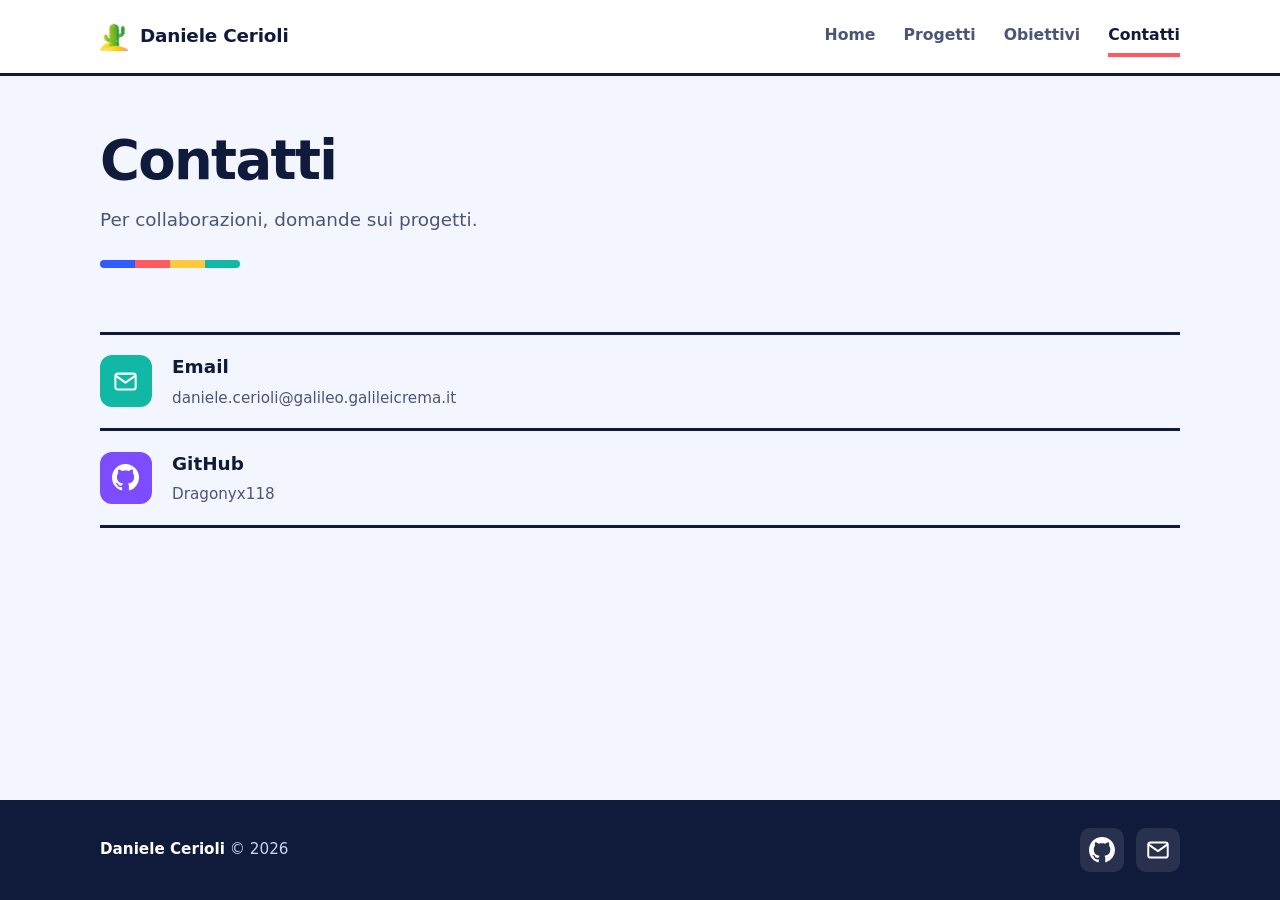
==== contatti.html @ aa4e9fb0 "gr" ====
<!DOCTYPE html>
<html lang="it">
<head>
    <meta charset="UTF-8">
    <meta name="viewport" content="width=device-width, initial-scale=1.0">
    <title>Contatti - Daniele Cerioli</title>
    <link rel="icon" type="image/x-icon" href="resources/img/icon.png">
    <link rel="stylesheet" href="style.css">
</head>
<body>
    <svg width="0" height="0" style="position:absolute" aria-hidden="true" focusable="false">
        <symbol id="i-github" viewBox="0 0 16 16"><path d="M8 0C3.58 0 0 3.58 0 8c0 3.54 2.29 6.53 5.47 7.59.4.07.55-.17.55-.38 0-.19-.01-.82-.01-1.49-2.01.37-2.53-.49-2.69-.94-.09-.23-.48-.94-.82-1.13-.28-.15-.68-.52-.01-.53.63-.01 1.08.58 1.23.82.72 1.21 1.87.87 2.33.66.07-.52.28-.87.51-1.07-1.78-.2-3.64-.89-3.64-3.95 0-.87.31-1.59.82-2.15-.08-.2-.36-1.02.08-2.12 0 0 .67-.21 2.2.82.64-.18 1.32-.27 2-.27.68 0 1.36.09 2 .27 1.53-1.04 2.2-.82 2.2-.82.44 1.1.16 1.92.08 2.12.51.56.82 1.27.82 2.15 0 3.07-1.87 3.75-3.65 3.95.29.25.54.73.54 1.48 0 1.07-.01 1.93-.01 2.2 0 .21.15.46.55.38A8.013 8.013 0 0016 8c0-4.42-3.58-8-8-8z"/></symbol>
        <symbol id="i-mail" viewBox="0 0 24 24"><rect x="3" y="5" width="18" height="14" rx="2"/><polyline points="3.5,7 12,13 20.5,7"/></symbol>
        <symbol id="i-chip" viewBox="0 0 24 24"><rect x="6" y="6" width="12" height="12" rx="2"/><rect x="10" y="10" width="4" height="4"/><path d="M9 3v3M15 3v3M9 18v3M15 18v3M3 9h3M3 15h3M18 9h3M18 15h3"/></symbol>
        <symbol id="i-code" viewBox="0 0 24 24"><polyline points="8,7 3,12 8,17"/><polyline points="16,7 21,12 16,17"/><line x1="14" y1="5" x2="10" y2="19"/></symbol>
        <symbol id="i-robot" viewBox="0 0 24 24"><rect x="5" y="8" width="14" height="11" rx="3"/><circle cx="9.5" cy="13" r="1" fill="currentColor" stroke="none"/><circle cx="14.5" cy="13" r="1" fill="currentColor" stroke="none"/><path d="M12 8V5"/><circle cx="12" cy="4" r="1"/><path d="M10 16.5h4"/><path d="M3 12v3M21 12v3"/></symbol>
    </svg>

    <header class="site-header">
        <div class="wrap">
            <a href="index.html" class="brand">
            <img src="resources/img/profile.png" alt="Logo" class="brand-logo">
                Daniele Cerioli
            </a>
            <nav class="nav" aria-label="Principale">
                <ul>
                    <li><a href="index.html">Home</a></li>
                    <li><a href="projects.html">Progetti</a></li>
                    <li><a href="obiettivi.html">Obiettivi</a></li>
                    <li><a href="contatti.html" class="active" aria-current="page">Contatti</a></li>
                </ul>
            </nav>
        </div>
    </header>

    <main>
        <div class="page-head">
            <div class="wrap">
                <h1>Contatti</h1>
                <p>Per collaborazioni, domande sui progetti.</p>
                <div class="bar"></div>
            </div>
        </div>

        <div class="contacts wrap">
            <ul>
                <li>
                    <a class="contact p-teal" href="mailto:daniele.cerioli@galileo.galileicrema.it" >
                        <span class="badge"><svg class="icon" aria-hidden="true"><use href="#i-mail"/></svg></span>
                        <span><strong>Email</strong><span class="handle">daniele.cerioli@galileo.galileicrema.it</span></span>
                    </a>
                </li>
                <li>
                    <a class="contact p-violet" href="https://github.com/Dragonyx118" target="_blank" rel="noopener">
                        <span class="badge"><svg class="icon icon-fill" aria-hidden="true"><use href="#i-github"/></svg></span>
                        <span><strong>GitHub</strong><span class="handle">Dragonyx118</span></span>
                    </a>
                </li>
            </ul>
        </div>
    </main>

    <footer class="site-footer">
        <div class="wrap">
            <p><strong>Daniele Cerioli</strong> &copy; 2026</p>
            <ul class="socials">
                <li><a class="github" href="https://github.com/Dragonyx118" target="_blank" rel="noopener" aria-label="GitHub" title="GitHub"><svg class="icon icon-fill" aria-hidden="true"><use href="#i-github"/></svg></a></li>
                <li><a class="mail" href="mailto:daniele.cerioli@galileo.galileicrema.it" aria-label="Email" title="Email"><svg class="icon" aria-hidden="true"><use href="#i-mail"/></svg></a></li>
            </ul>
        </div>
    </footer>

</body>
</html>
---- style.css ----
/* ---------- Variabili ---------- */
:root {
    --ink: #101a3a;
    --muted: #4a5578;
    --bg: #f4f6ff;
    --white: #ffffff;
    --line: #d9e0f5;

    --blue: #2f5bff;
    --coral: #ff5a5f;
    --sun: #ffc83d;
    --teal: #12b8a6;
    --violet: #7b4dff;

    --blue-soft: #e4eaff;
    --coral-soft: #ffe3e4;
    --sun-soft: #fff1c7;
    --teal-soft: #d3f4ef;
    --violet-soft: #e9e1ff;

    --wrap: min(1080px, calc(100% - 3rem));
}

/* ---------- Base ---------- */
*, *::before, *::after { box-sizing: border-box; }

html { scroll-behavior: smooth; }

body {
    margin: 0;
    min-height: 100vh;
    display: flex;
    flex-direction: column;
    background: var(--bg);
    color: var(--ink);
    font-family: "Avenir Next", "Segoe UI", Roboto, system-ui, sans-serif;
    font-size: 1.0625rem;
    line-height: 1.65;
    -webkit-font-smoothing: antialiased;
}

h1, h2, h3, p, ul, dl { margin: 0; }
ul { padding: 0; list-style: none; }
img { max-width: 100%; display: block; }
a { color: inherit; }

a:focus-visible {
    outline: 3px solid var(--violet);
    outline-offset: 3px;
    border-radius: 4px;
}

.wrap { width: var(--wrap); margin-inline: auto; }
main { flex: 1; }

.icon {
    width: 1.3em;
    height: 1.3em;
    fill: none;
    stroke: currentColor;
    stroke-width: 1.8;
    stroke-linecap: round;
    stroke-linejoin: round;
    flex-shrink: 0;
}
.icon-fill { fill: currentColor; stroke: none; }

/* ---------- Header ---------- */
.site-header {
    background: var(--white);
    border-bottom: 3px solid var(--ink);
}
.site-header .wrap {
    display: flex;
    flex-wrap: wrap;
    align-items: center;
    justify-content: space-between;
    gap: 0.75rem 2rem;
    padding-block: 1rem;
}
.brand {
    display: flex;
    align-items: center;
    gap: 0.75rem;
    font-weight: 800;
    font-size: 1.15rem;
    text-decoration: none;
    letter-spacing: -0.01em;
}
.brand-mark {
    width: 34px;
    height: 34px;
    display: grid;
    grid-template: 1fr 1fr / 1fr 1fr;
    gap: 3px;
}
.brand-mark i { border-radius: 3px; }
.brand-mark i:nth-child(1) { background: var(--blue); }
.brand-mark i:nth-child(2) { background: var(--coral); border-radius: 50%; }
.brand-mark i:nth-child(3) { background: var(--sun); border-radius: 50%; }
.brand-mark i:nth-child(4) { background: var(--teal); }

.nav ul { display: flex; flex-wrap: wrap; gap: 0.25rem 1.75rem; }
.nav a {
    display: inline-block;
    padding: 0.35rem 0;
    font-weight: 600;
    font-size: 0.98rem;
    text-decoration: none;
    color: var(--muted);
    border-bottom: 4px solid transparent;
}
.nav a:hover { color: var(--ink); border-bottom-color: var(--sun); }
.nav a.active { color: var(--ink); border-bottom-color: var(--coral); }

/* ---------- Hero (home) ---------- */
.hero { padding-block: 4.5rem 5rem; }
.hero .wrap {
    display: grid;
    grid-template-columns: 1.1fr 0.9fr;
    gap: 3rem;
    align-items: center;
}
.hero h1 {
    font-size: clamp(2.4rem, 5.5vw, 4rem);
    line-height: 1.05;
    font-weight: 800;
    letter-spacing: -0.03em;
}
.hero p {
    margin-top: 1.5rem;
    max-width: 34rem;
    font-size: 1.2rem;
    color: var(--muted);
}
.hero-art svg { width: 100%; height: auto; display: block; }

.actions { display: flex; flex-wrap: wrap; gap: 0.9rem; margin-top: 2rem; }
.btn {
    display: inline-flex;
    align-items: center;
    gap: 0.6rem;
    padding: 0.8rem 1.4rem;
    font-weight: 700;
    font-size: 1rem;
    text-decoration: none;
    border: 3px solid var(--ink);
    border-radius: 10px;
    box-shadow: 4px 4px 0 var(--ink);
    transition: transform 0.12s, box-shadow 0.12s;
}
.btn:hover { transform: translate(2px, 2px); box-shadow: 2px 2px 0 var(--ink); }
.btn-primary { background: var(--blue); color: var(--white); }
.btn-light { background: var(--sun); color: var(--ink); }

/* ---------- Cosa faccio (home) ---------- */
.skills { background: var(--white); border-block: 3px solid var(--ink); padding-block: 3.5rem; }
.skills .wrap { display: grid; grid-template-columns: repeat(3, 1fr); gap: 2.5rem; }
.skill .badge {
    width: 56px;
    height: 56px;
    display: grid;
    place-items: center;
    border-radius: 14px;
    color: var(--white);
    font-size: 1.4rem;
    margin-bottom: 1rem;
}
.skill h2 { font-size: 1.3rem; font-weight: 800; letter-spacing: -0.01em; }
.skill p { margin-top: 0.4rem; color: var(--muted); }
.s-blue .badge { background: var(--blue); }
.s-coral .badge { background: var(--coral); }
.s-teal .badge { background: var(--teal); }

/* ---------- Banda finale (home) ---------- */
.band { background: var(--blue); color: var(--white); padding-block: 3.5rem; }
.band .wrap {
    display: flex;
    flex-wrap: wrap;
    align-items: center;
    justify-content: space-between;
    gap: 1.5rem;
}
.band h2 { font-size: clamp(1.5rem, 3vw, 2.1rem); font-weight: 800; letter-spacing: -0.02em; max-width: 28rem; line-height: 1.2; }

/* ---------- Intestazione pagine interne ---------- */
.page-head { padding-block: 3.5rem 2.5rem; }
.page-head h1 {
    font-size: clamp(2.2rem, 5vw, 3.4rem);
    line-height: 1.05;
    font-weight: 800;
    letter-spacing: -0.03em;
}
.page-head p { margin-top: 1rem; max-width: 36rem; font-size: 1.15rem; color: var(--muted); }
.page-head .bar {
    margin-top: 1.5rem;
    width: 140px;
    height: 8px;
    border-radius: 4px;
    background: linear-gradient(90deg,
        var(--blue) 0 25%, var(--coral) 25% 50%, var(--sun) 50% 75%, var(--teal) 75% 100%);
}

/* ---------- Progetti ---------- */
.p-blue   { --c: var(--blue);   --soft: var(--blue-soft); }
.p-coral  { --c: var(--coral);  --soft: var(--coral-soft); }
.p-teal   { --c: var(--teal);   --soft: var(--teal-soft); }
.p-violet { --c: var(--violet); --soft: var(--violet-soft); }
.p-sun    { --c: var(--sun);    --soft: var(--sun-soft); }

.project { padding-block: 3.5rem; border-top: 3px solid var(--ink); }
.project:first-child { border-top: 0; }
.project .wrap {
    display: grid;
    grid-template-columns: 1fr 1fr;
    gap: 3.5rem;
    align-items: center;
}
.project:nth-of-type(even) .text { order: 2; }

.project h2 {
    border-left: 10px solid var(--c);
    padding-left: 1rem;
    font-size: clamp(1.7rem, 3vw, 2.2rem);
    line-height: 1.1;
    font-weight: 800;
    letter-spacing: -0.02em;
}
.project .lead { margin-top: 1.1rem; font-size: 1.2rem; font-weight: 600; line-height: 1.45; }
.project .detail { margin-top: 0.9rem; color: var(--muted); }

.tags { display: flex; flex-wrap: wrap; gap: 0.5rem; margin-top: 1.4rem; }
.tags li {
    padding: 0.2rem 0.7rem;
    font-size: 0.85rem;
    font-weight: 700;
    background: var(--soft);
    border: 2px solid var(--c);
    border-radius: 6px;
}

/* Spazio immagine: se manca il file mostra il nome da usare */
.shot {
    position: relative;
    aspect-ratio: 4 / 3;
    margin: 0 12px 12px 0;
    display: grid;
    place-items: center;
    padding: 1rem;
    text-align: center;
    font-size: 0.85rem;
    font-weight: 600;
    color: var(--muted);
    background:
        repeating-linear-gradient(45deg, transparent 0 14px, rgba(16, 26, 58, 0.06) 14px 16px),
        var(--soft);
    border: 3px solid var(--ink);
    border-radius: 14px;
    box-shadow: 12px 12px 0 var(--c);
    overflow: hidden;
}
.shot::before { content: attr(data-file); }
.shot img {
    position: absolute;
    inset: 0;
    width: 100%;
    height: 100%;
    object-fit: cover;
}

/* ---------- Obiettivi ---------- */
.goals { padding-block: 1.5rem 4rem; }
.goal {
    display: grid;
    grid-template-columns: 64px 1fr;
    gap: 1.5rem;
    padding-block: 2rem;
    border-top: 3px solid var(--ink);
}
.goal .badge {
    width: 64px;
    height: 64px;
    display: grid;
    place-items: center;
    border-radius: 16px;
    background: var(--c);
    color: var(--white);
    font-size: 1.5rem;
}
.p-sun .badge { color: var(--ink); }
.goal h2 { font-size: 1.5rem; font-weight: 800; letter-spacing: -0.02em; line-height: 1.2; }
.goal p { margin-top: 0.5rem; max-width: 40rem; color: var(--muted); }

/* ---------- Contatti ---------- */
.contacts { padding-block: 1.5rem 4rem; }
.contacts ul { border-top: 3px solid var(--ink); }
.contact {
    display: flex;
    align-items: center;
    gap: 1.25rem;
    padding-block: 1.1rem;
    border-bottom: 3px solid var(--ink);
    text-decoration: none;
}
.contact .badge {
    width: 52px;
    height: 52px;
    display: grid;
    place-items: center;
    border-radius: 12px;
    background: var(--c);
    color: var(--white);
    font-size: 1.3rem;
    transition: transform 0.15s;
}
.contact:hover .badge { transform: rotate(-8deg) scale(1.06); }
.contact strong { display: block; font-size: 1.15rem; font-weight: 800; }
.contact span.handle { color: var(--muted); font-size: 0.95rem; }

/* ---------- Footer ---------- */
.site-footer { background: var(--ink); color: #c9d2f2; margin-top: auto; }
.site-footer .wrap {
    display: flex;
    flex-wrap: wrap;
    align-items: center;
    justify-content: space-between;
    gap: 1.25rem;
    padding-block: 1.75rem;
    font-size: 0.95rem;
}
.site-footer strong { color: var(--white); }
.socials { display: flex; gap: 0.75rem; }
.socials a {
    width: 44px;
    height: 44px;
    display: grid;
    place-items: center;
    border-radius: 10px;
    color: var(--white);
    background: rgba(255, 255, 255, 0.1);
    font-size: 1.25rem;
    transition: background 0.15s, color 0.15s;
}
.socials a:hover { color: var(--ink); }
.socials a.github:hover    { background: var(--white); }
.socials a.linkedin:hover  { background: #6f93ff; }
.socials a.instagram:hover { background: var(--coral); }
.socials a.mail:hover      { background: var(--sun); }

/* ---------- Mobile ---------- */
@media (max-width: 820px) {
    .hero { padding-block: 3rem; }
    .hero .wrap, .project .wrap { grid-template-columns: 1fr; gap: 2.5rem; }
    .project:nth-of-type(even) .text { order: 0; }
    .skills .wrap { grid-template-columns: 1fr; gap: 2rem; }
}

@media (prefers-reduced-motion: reduce) {
    html { scroll-behavior: auto; }
    .btn, .contact .badge, .socials a { transition: none; }
}

.project h2 {
    display: flex;
    align-items: center;
    gap: 0.85rem;
}
.project-logo {
    width: 1.8em;
    height: 1.8em;
    display: flex;
    align-items: center;
    justify-content: center;
    flex-shrink: 0;
    overflow: hidden;
}
.project-logo img {
    width: 100%;
    height: 100%;
    object-fit: cover;
}
/* Stonda solo il logo quadrato di LegmaMiteo */
.project-logo.round-logo img {
    border-radius: 20%;
}
.brand .brand-logo {
    width: 28px;       /* Regola questa larghezza in base a come preferisci */
    height: 28px;      /* Deve essere uguale alla larghezza per averla quadrata, oppure auto */
    object-fit: contain;
    display: inline-block;
    vertical-align: middle;
}
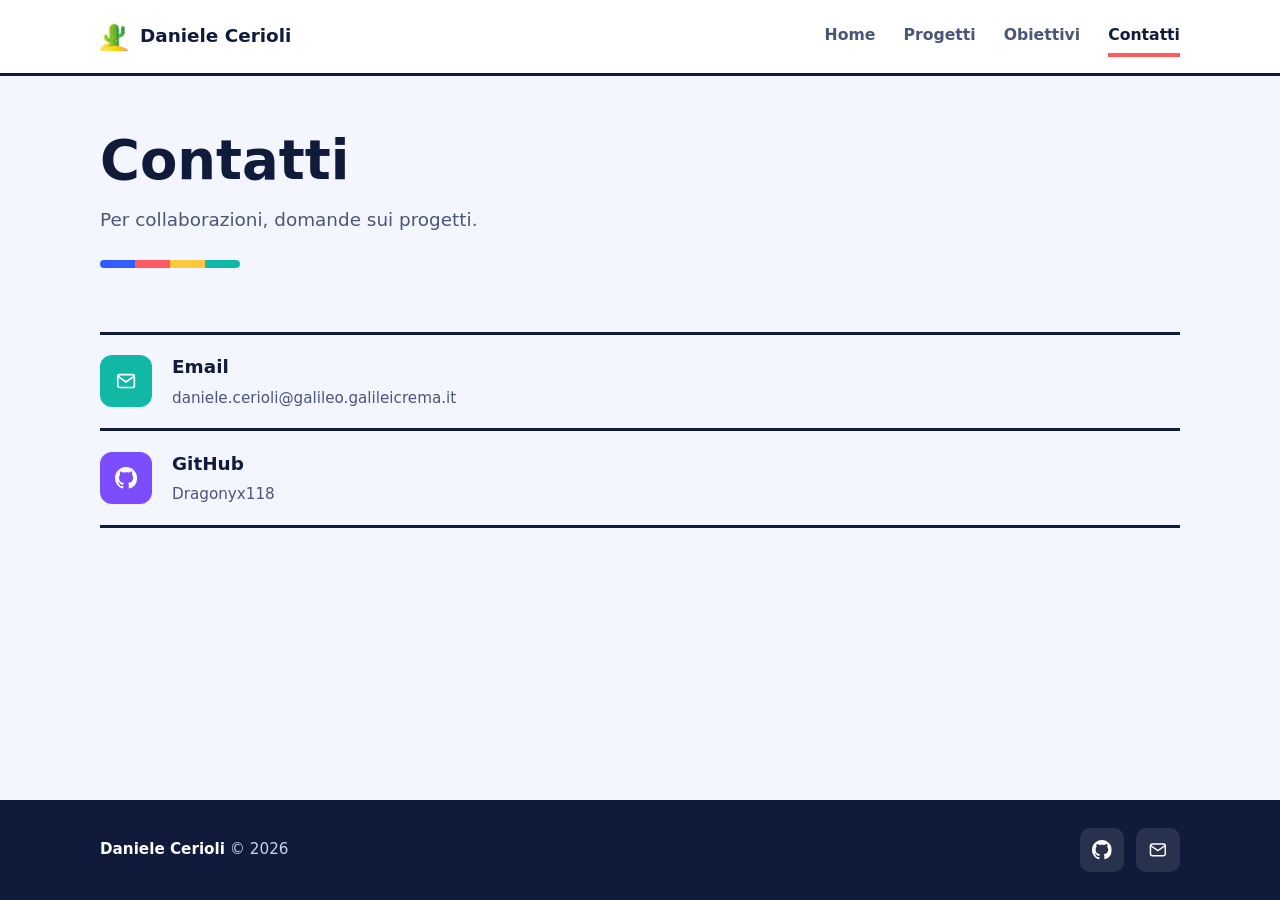
==== commit b01f5c17: "dooom" ====
--- a/contatti.html
+++ b/contatti.html
@@ -8,12 +8,9 @@
     <link rel="stylesheet" href="style.css">
 </head>
 <body>
-    <svg width="0" height="0" style="position:absolute" aria-hidden="true" focusable="false">
+        <svg width="0" height="0" style="position:absolute" aria-hidden="true" focusable="false">
         <symbol id="i-github" viewBox="0 0 16 16"><path d="M8 0C3.58 0 0 3.58 0 8c0 3.54 2.29 6.53 5.47 7.59.4.07.55-.17.55-.38 0-.19-.01-.82-.01-1.49-2.01.37-2.53-.49-2.69-.94-.09-.23-.48-.94-.82-1.13-.28-.15-.68-.52-.01-.53.63-.01 1.08.58 1.23.82.72 1.21 1.87.87 2.33.66.07-.52.28-.87.51-1.07-1.78-.2-3.64-.89-3.64-3.95 0-.87.31-1.59.82-2.15-.08-.2-.36-1.02.08-2.12 0 0 .67-.21 2.2.82.64-.18 1.32-.27 2-.27.68 0 1.36.09 2 .27 1.53-1.04 2.2-.82 2.2-.82.44 1.1.16 1.92.08 2.12.51.56.82 1.27.82 2.15 0 3.07-1.87 3.75-3.65 3.95.29.25.54.73.54 1.48 0 1.07-.01 1.93-.01 2.2 0 .21.15.46.55.38A8.013 8.013 0 0016 8c0-4.42-3.58-8-8-8z"/></symbol>
         <symbol id="i-mail" viewBox="0 0 24 24"><rect x="3" y="5" width="18" height="14" rx="2"/><polyline points="3.5,7 12,13 20.5,7"/></symbol>
-        <symbol id="i-chip" viewBox="0 0 24 24"><rect x="6" y="6" width="12" height="12" rx="2"/><rect x="10" y="10" width="4" height="4"/><path d="M9 3v3M15 3v3M9 18v3M15 18v3M3 9h3M3 15h3M18 9h3M18 15h3"/></symbol>
-        <symbol id="i-code" viewBox="0 0 24 24"><polyline points="8,7 3,12 8,17"/><polyline points="16,7 21,12 16,17"/><line x1="14" y1="5" x2="10" y2="19"/></symbol>
-        <symbol id="i-robot" viewBox="0 0 24 24"><rect x="5" y="8" width="14" height="11" rx="3"/><circle cx="9.5" cy="13" r="1" fill="currentColor" stroke="none"/><circle cx="14.5" cy="13" r="1" fill="currentColor" stroke="none"/><path d="M12 8V5"/><circle cx="12" cy="4" r="1"/><path d="M10 16.5h4"/><path d="M3 12v3M21 12v3"/></symbol>
     </svg>
 
     <header class="site-header">
--- a/style.css
+++ b/style.css
@@ -4,7 +4,6 @@
     --muted: #4a5578;
     --bg: #f4f6ff;
     --white: #ffffff;
-    --line: #d9e0f5;
 
     --blue: #2f5bff;
     --coral: #ff5a5f;
@@ -23,8 +22,6 @@
 
 /* ---------- Base ---------- */
 *, *::before, *::after { box-sizing: border-box; }
-
-html { scroll-behavior: smooth; }
 
 body {
     margin: 0;
@@ -36,19 +33,12 @@
     font-family: "Avenir Next", "Segoe UI", Roboto, system-ui, sans-serif;
     font-size: 1.0625rem;
     line-height: 1.65;
-    -webkit-font-smoothing: antialiased;
-}
-
-h1, h2, h3, p, ul, dl { margin: 0; }
+}
+
+h1, h2, p, ul { margin: 0; }
 ul { padding: 0; list-style: none; }
 img { max-width: 100%; display: block; }
 a { color: inherit; }
-
-a:focus-visible {
-    outline: 3px solid var(--violet);
-    outline-offset: 3px;
-    border-radius: 4px;
-}
 
 .wrap { width: var(--wrap); margin-inline: auto; }
 main { flex: 1; }
@@ -65,11 +55,15 @@
 }
 .icon-fill { fill: currentColor; stroke: none; }
 
+/* ---------- Colori per sezione ---------- */
+.p-blue   { --c: var(--blue);   --soft: var(--blue-soft); }
+.p-coral  { --c: var(--coral);  --soft: var(--coral-soft); }
+.p-teal   { --c: var(--teal);   --soft: var(--teal-soft); }
+.p-violet { --c: var(--violet); --soft: var(--violet-soft); }
+.p-sun    { --c: var(--sun);    --soft: var(--sun-soft); }
+
 /* ---------- Header ---------- */
-.site-header {
-    background: var(--white);
-    border-bottom: 3px solid var(--ink);
-}
+.site-header { background: var(--white); border-bottom: 3px solid var(--ink); }
 .site-header .wrap {
     display: flex;
     flex-wrap: wrap;
@@ -85,20 +79,8 @@
     font-weight: 800;
     font-size: 1.15rem;
     text-decoration: none;
-    letter-spacing: -0.01em;
-}
-.brand-mark {
-    width: 34px;
-    height: 34px;
-    display: grid;
-    grid-template: 1fr 1fr / 1fr 1fr;
-    gap: 3px;
-}
-.brand-mark i { border-radius: 3px; }
-.brand-mark i:nth-child(1) { background: var(--blue); }
-.brand-mark i:nth-child(2) { background: var(--coral); border-radius: 50%; }
-.brand-mark i:nth-child(3) { background: var(--sun); border-radius: 50%; }
-.brand-mark i:nth-child(4) { background: var(--teal); }
+}
+.brand-logo { width: 28px; height: 28px; object-fit: contain; }
 
 .nav ul { display: flex; flex-wrap: wrap; gap: 0.25rem 1.75rem; }
 .nav a {
@@ -113,7 +95,22 @@
 .nav a:hover { color: var(--ink); border-bottom-color: var(--sun); }
 .nav a.active { color: var(--ink); border-bottom-color: var(--coral); }
 
-/* ---------- Hero (home) ---------- */
+/* ---------- Bottoni ---------- */
+.actions { display: flex; flex-wrap: wrap; gap: 0.9rem; margin-top: 2rem; }
+.btn {
+    display: inline-flex;
+    align-items: center;
+    padding: 0.8rem 1.4rem;
+    font-weight: 700;
+    text-decoration: none;
+    border: 3px solid var(--ink);
+    border-radius: 10px;
+    box-shadow: 4px 4px 0 var(--ink);
+}
+.btn-primary { background: var(--blue); color: var(--white); }
+.btn-light { background: var(--sun); color: var(--ink); }
+
+/* ---------- Home ---------- */
 .hero { padding-block: 4.5rem 5rem; }
 .hero .wrap {
     display: grid;
@@ -125,35 +122,10 @@
     font-size: clamp(2.4rem, 5.5vw, 4rem);
     line-height: 1.05;
     font-weight: 800;
-    letter-spacing: -0.03em;
-}
-.hero p {
-    margin-top: 1.5rem;
-    max-width: 34rem;
-    font-size: 1.2rem;
-    color: var(--muted);
-}
-.hero-art svg { width: 100%; height: auto; display: block; }
-
-.actions { display: flex; flex-wrap: wrap; gap: 0.9rem; margin-top: 2rem; }
-.btn {
-    display: inline-flex;
-    align-items: center;
-    gap: 0.6rem;
-    padding: 0.8rem 1.4rem;
-    font-weight: 700;
-    font-size: 1rem;
-    text-decoration: none;
-    border: 3px solid var(--ink);
-    border-radius: 10px;
-    box-shadow: 4px 4px 0 var(--ink);
-    transition: transform 0.12s, box-shadow 0.12s;
-}
-.btn:hover { transform: translate(2px, 2px); box-shadow: 2px 2px 0 var(--ink); }
-.btn-primary { background: var(--blue); color: var(--white); }
-.btn-light { background: var(--sun); color: var(--ink); }
-
-/* ---------- Cosa faccio (home) ---------- */
+}
+.hero p { margin-top: 1.5rem; max-width: 34rem; font-size: 1.2rem; color: var(--muted); }
+.hero-art img { width: 100%; height: auto; }
+
 .skills { background: var(--white); border-block: 3px solid var(--ink); padding-block: 3.5rem; }
 .skills .wrap { display: grid; grid-template-columns: repeat(3, 1fr); gap: 2.5rem; }
 .skill .badge {
@@ -163,16 +135,30 @@
     place-items: center;
     border-radius: 14px;
     color: var(--white);
-    font-size: 1.4rem;
     margin-bottom: 1rem;
 }
-.skill h2 { font-size: 1.3rem; font-weight: 800; letter-spacing: -0.01em; }
+.skill h2 { font-size: 1.3rem; font-weight: 800; }
 .skill p { margin-top: 0.4rem; color: var(--muted); }
 .s-blue .badge { background: var(--blue); }
 .s-coral .badge { background: var(--coral); }
 .s-teal .badge { background: var(--teal); }
 
-/* ---------- Banda finale (home) ---------- */
+/* Hobby, interessi, lingue */
+.about { padding-block: 3.5rem; }
+.about .wrap { display: grid; grid-template-columns: repeat(3, 1fr); gap: 2.5rem; }
+.about h2 {
+    border-left: 10px solid var(--c);
+    padding-left: 1rem;
+    font-size: 1.5rem;
+    line-height: 1.1;
+    font-weight: 800;
+}
+.about .tags { margin-top: 1.25rem; }
+.langs { margin-top: 1.25rem; }
+.langs li { padding-block: 0.4rem; border-bottom: 2px solid var(--ink); }
+.langs li:first-child { border-top: 2px solid var(--ink); }
+.langs span { color: var(--muted); }
+
 .band { background: var(--blue); color: var(--white); padding-block: 3.5rem; }
 .band .wrap {
     display: flex;
@@ -181,16 +167,11 @@
     justify-content: space-between;
     gap: 1.5rem;
 }
-.band h2 { font-size: clamp(1.5rem, 3vw, 2.1rem); font-weight: 800; letter-spacing: -0.02em; max-width: 28rem; line-height: 1.2; }
-
-/* ---------- Intestazione pagine interne ---------- */
+.band h2 { font-size: clamp(1.5rem, 3vw, 2.1rem); font-weight: 800; max-width: 28rem; line-height: 1.2; }
+
+/* ---------- Pagine interne ---------- */
 .page-head { padding-block: 3.5rem 2.5rem; }
-.page-head h1 {
-    font-size: clamp(2.2rem, 5vw, 3.4rem);
-    line-height: 1.05;
-    font-weight: 800;
-    letter-spacing: -0.03em;
-}
+.page-head h1 { font-size: clamp(2.2rem, 5vw, 3.4rem); line-height: 1.05; font-weight: 800; }
 .page-head p { margin-top: 1rem; max-width: 36rem; font-size: 1.15rem; color: var(--muted); }
 .page-head .bar {
     margin-top: 1.5rem;
@@ -201,15 +182,11 @@
         var(--blue) 0 25%, var(--coral) 25% 50%, var(--sun) 50% 75%, var(--teal) 75% 100%);
 }
 
+.banner-image-container img { width: 100%; height: auto; border-radius: 16px; }
+.page-head + .projects-banner { margin-bottom: 7rem; }
+
 /* ---------- Progetti ---------- */
-.p-blue   { --c: var(--blue);   --soft: var(--blue-soft); }
-.p-coral  { --c: var(--coral);  --soft: var(--coral-soft); }
-.p-teal   { --c: var(--teal);   --soft: var(--teal-soft); }
-.p-violet { --c: var(--violet); --soft: var(--violet-soft); }
-.p-sun    { --c: var(--sun);    --soft: var(--sun-soft); }
-
 .project { padding-block: 3.5rem; border-top: 3px solid var(--ink); }
-.project:first-child { border-top: 0; }
 .project .wrap {
     display: grid;
     grid-template-columns: 1fr 1fr;
@@ -219,13 +196,25 @@
 .project:nth-of-type(even) .text { order: 2; }
 
 .project h2 {
+    display: flex;
+    align-items: center;
+    gap: 0.85rem;
     border-left: 10px solid var(--c);
     padding-left: 1rem;
     font-size: clamp(1.7rem, 3vw, 2.2rem);
     line-height: 1.1;
     font-weight: 800;
-    letter-spacing: -0.02em;
-}
+}
+.project-logo {
+    width: 1.8em;
+    height: 1.8em;
+    display: flex;
+    flex-shrink: 0;
+    overflow: hidden;
+}
+.project-logo img { width: 100%; height: 100%; object-fit: cover; }
+.project-logo.round-logo img { border-radius: 20%; }
+
 .project .lead { margin-top: 1.1rem; font-size: 1.2rem; font-weight: 600; line-height: 1.45; }
 .project .detail { margin-top: 0.9rem; color: var(--muted); }
 
@@ -251,22 +240,14 @@
     font-size: 0.85rem;
     font-weight: 600;
     color: var(--muted);
-    background:
-        repeating-linear-gradient(45deg, transparent 0 14px, rgba(16, 26, 58, 0.06) 14px 16px),
-        var(--soft);
+    background: var(--soft);
     border: 3px solid var(--ink);
     border-radius: 14px;
     box-shadow: 12px 12px 0 var(--c);
     overflow: hidden;
 }
 .shot::before { content: attr(data-file); }
-.shot img {
-    position: absolute;
-    inset: 0;
-    width: 100%;
-    height: 100%;
-    object-fit: cover;
-}
+.shot img { position: absolute; inset: 0; width: 100%; height: 100%; object-fit: cover; }
 
 /* ---------- Obiettivi ---------- */
 .goals { padding-block: 1.5rem 4rem; }
@@ -285,10 +266,8 @@
     border-radius: 16px;
     background: var(--c);
     color: var(--white);
-    font-size: 1.5rem;
-}
-.p-sun .badge { color: var(--ink); }
-.goal h2 { font-size: 1.5rem; font-weight: 800; letter-spacing: -0.02em; line-height: 1.2; }
+}
+.goal h2 { font-size: 1.5rem; font-weight: 800; line-height: 1.2; }
 .goal p { margin-top: 0.5rem; max-width: 40rem; color: var(--muted); }
 
 /* ---------- Contatti ---------- */
@@ -310,12 +289,9 @@
     border-radius: 12px;
     background: var(--c);
     color: var(--white);
-    font-size: 1.3rem;
-    transition: transform 0.15s;
-}
-.contact:hover .badge { transform: rotate(-8deg) scale(1.06); }
+}
 .contact strong { display: block; font-size: 1.15rem; font-weight: 800; }
-.contact span.handle { color: var(--muted); font-size: 0.95rem; }
+.contact .handle { color: var(--muted); font-size: 0.95rem; }
 
 /* ---------- Footer ---------- */
 .site-footer { background: var(--ink); color: #c9d2f2; margin-top: auto; }
@@ -338,55 +314,29 @@
     border-radius: 10px;
     color: var(--white);
     background: rgba(255, 255, 255, 0.1);
-    font-size: 1.25rem;
-    transition: background 0.15s, color 0.15s;
 }
 .socials a:hover { color: var(--ink); }
-.socials a.github:hover    { background: var(--white); }
-.socials a.linkedin:hover  { background: #6f93ff; }
-.socials a.instagram:hover { background: var(--coral); }
-.socials a.mail:hover      { background: var(--sun); }
+.socials a.github:hover { background: var(--white); }
+.socials a.mail:hover { background: var(--sun); }
 
 /* ---------- Mobile ---------- */
 @media (max-width: 820px) {
     .hero { padding-block: 3rem; }
     .hero .wrap, .project .wrap { grid-template-columns: 1fr; gap: 2.5rem; }
     .project:nth-of-type(even) .text { order: 0; }
-    .skills .wrap { grid-template-columns: 1fr; gap: 2rem; }
-}
-
-@media (prefers-reduced-motion: reduce) {
-    html { scroll-behavior: auto; }
-    .btn, .contact .badge, .socials a { transition: none; }
-}
-
-.project h2 {
-    display: flex;
-    align-items: center;
-    gap: 0.85rem;
-}
-.project-logo {
-    width: 1.8em;
-    height: 1.8em;
-    display: flex;
-    align-items: center;
-    justify-content: center;
-    flex-shrink: 0;
+    .skills .wrap, .about .wrap { grid-template-columns: 1fr; gap: 2rem; }
+}
+
+/*doom*/
+.game-wrap { padding-bottom: 4rem; }
+.game {
+    aspect-ratio: 4 / 3;
+    width: 100%;
+    max-width: 900px;
+    margin: 0 12px 12px 0;
+    background: #000;
+    border: 3px solid var(--ink);
+    border-radius: 14px;
+    box-shadow: 12px 12px 0 var(--coral);
     overflow: hidden;
-}
-.project-logo img {
-    width: 100%;
-    height: 100%;
-    object-fit: cover;
-}
-/* Stonda solo il logo quadrato di LegmaMiteo */
-.project-logo.round-logo img {
-    border-radius: 20%;
-}
-.brand .brand-logo {
-    width: 28px;       /* Regola questa larghezza in base a come preferisci */
-    height: 28px;      /* Deve essere uguale alla larghezza per averla quadrata, oppure auto */
-    object-fit: contain;
-    display: inline-block;
-    vertical-align: middle;
 }
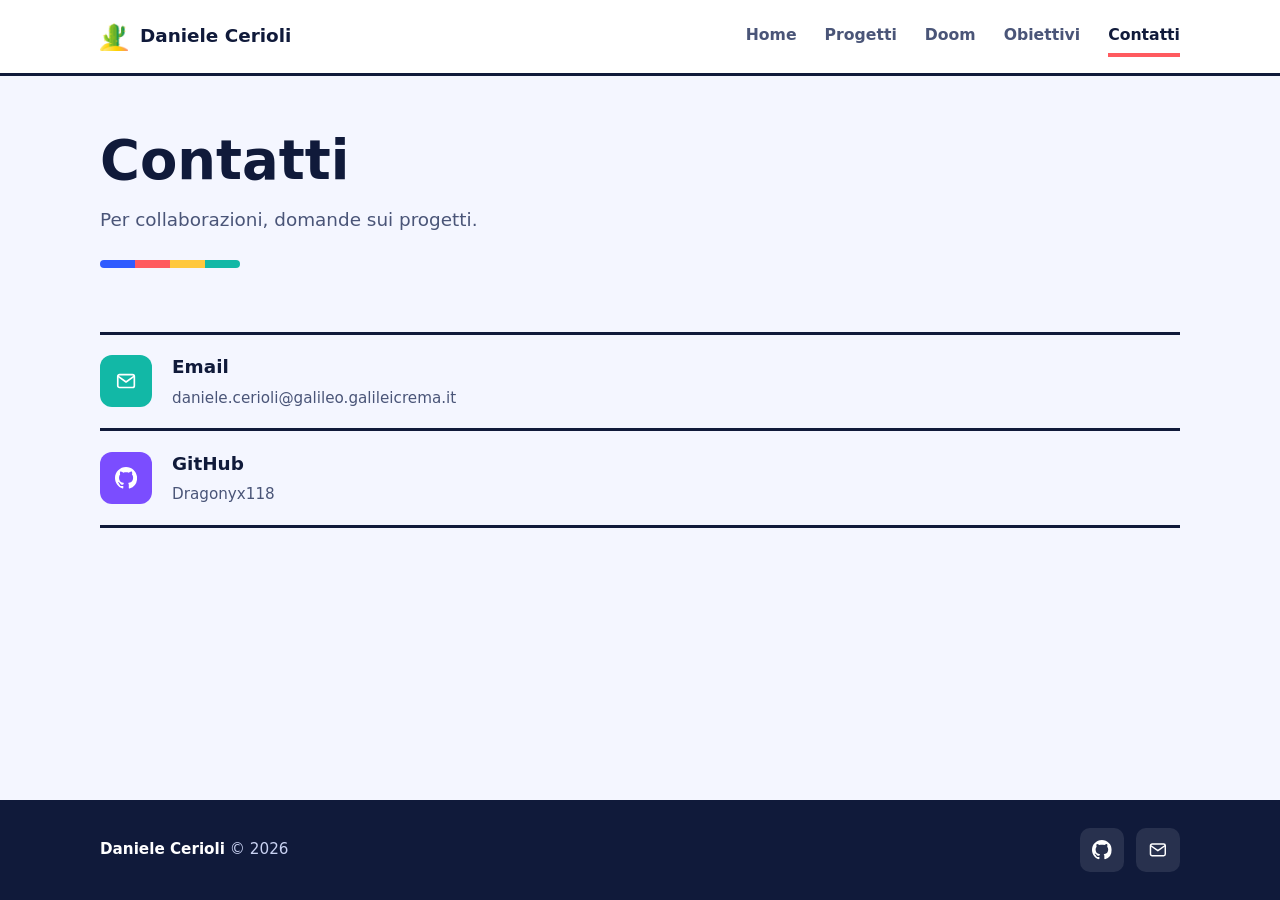
==== commit 8ef6e958: "<zx<x" ====
--- a/contatti.html
+++ b/contatti.html
@@ -23,6 +23,7 @@
                 <ul>
                     <li><a href="index.html">Home</a></li>
                     <li><a href="projects.html">Progetti</a></li>
+                    <li><a href="doom.html">Doom</a></li>
                     <li><a href="obiettivi.html">Obiettivi</a></li>
                     <li><a href="contatti.html" class="active" aria-current="page">Contatti</a></li>
                 </ul>
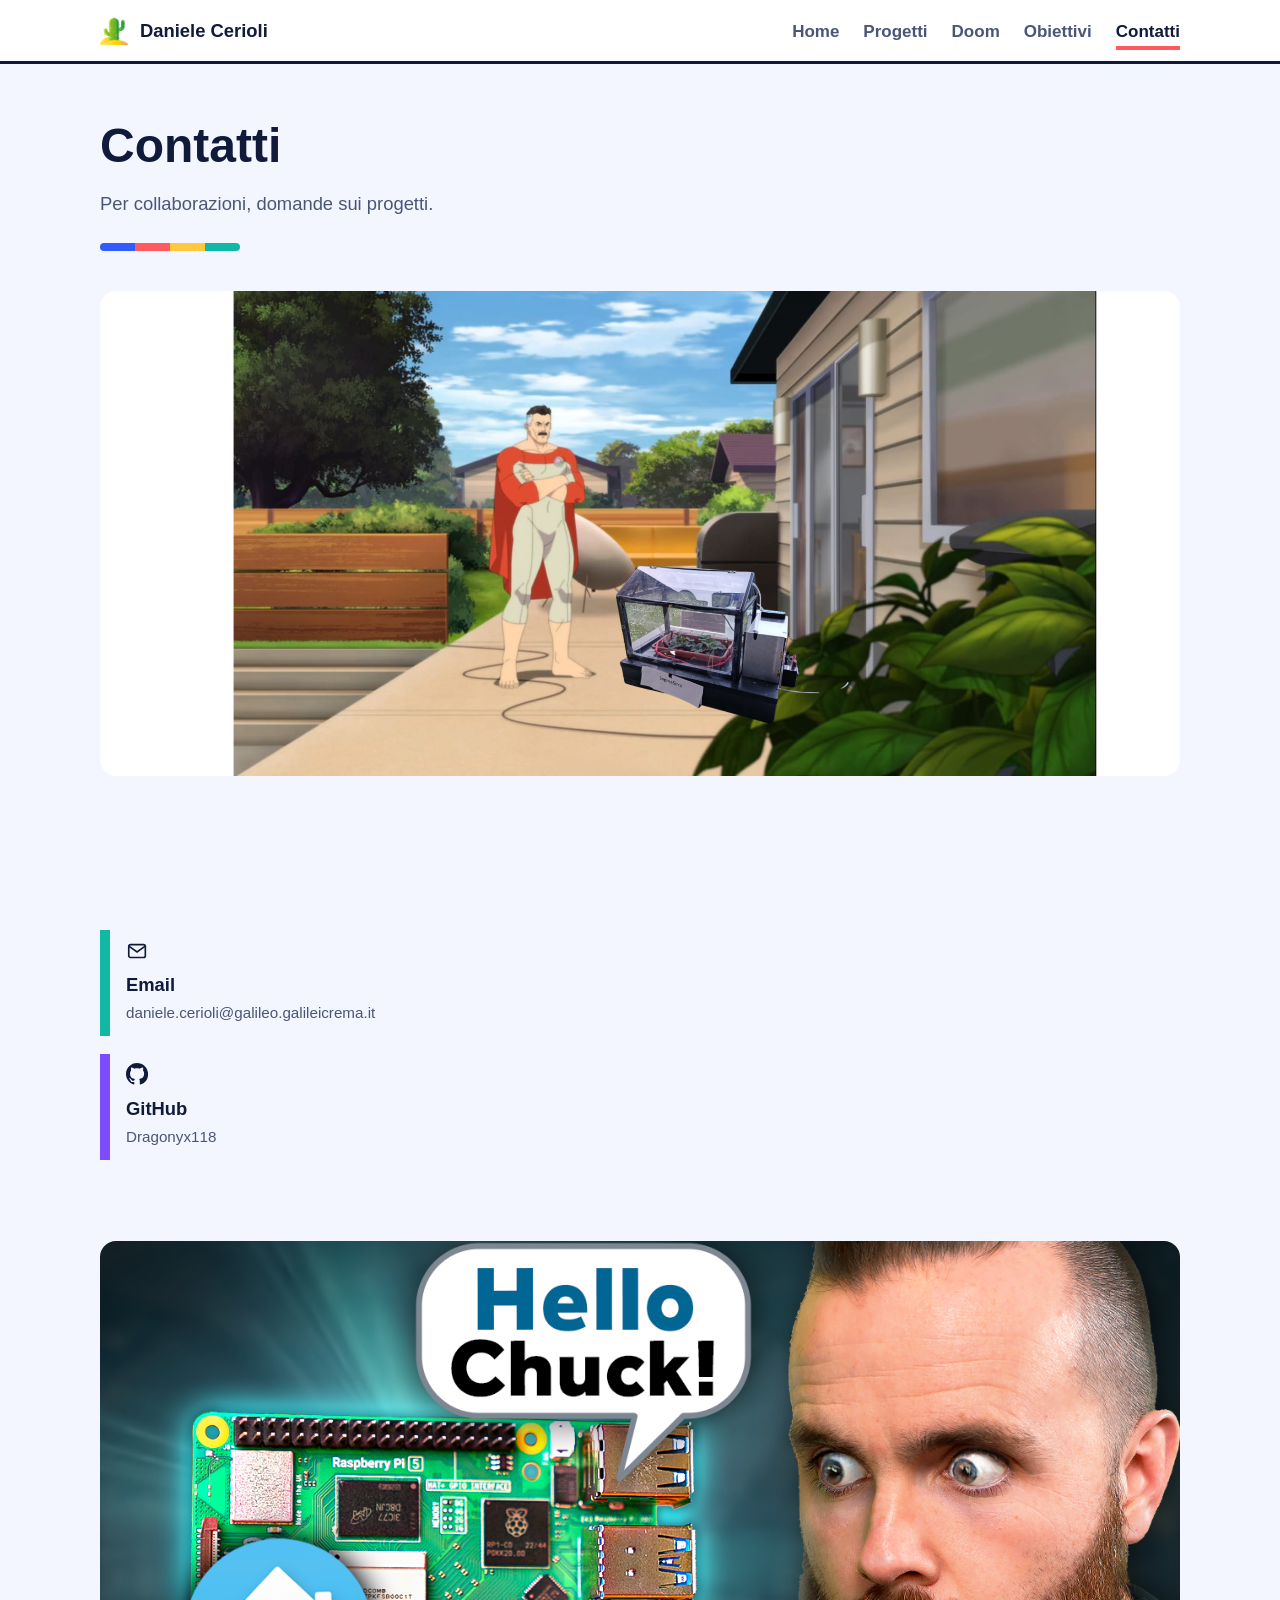
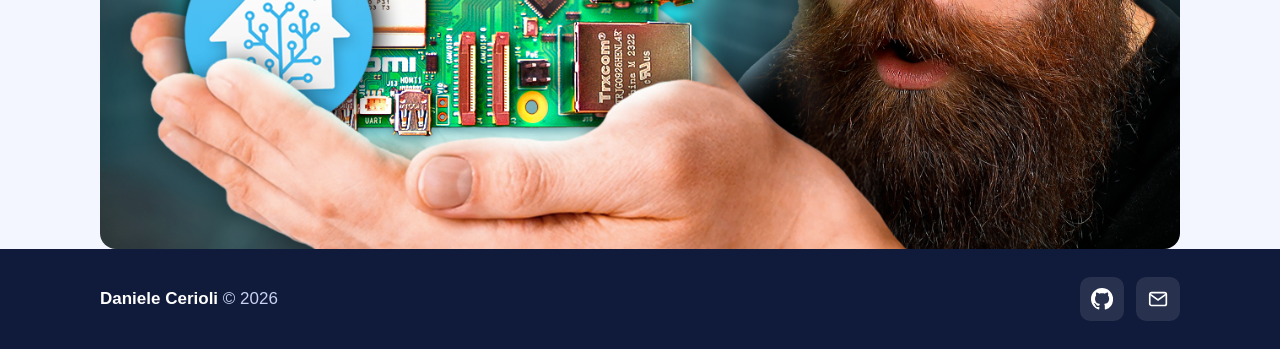
==== commit 49f59f25: "upload" ====
--- a/contatti.html
+++ b/contatti.html
@@ -40,6 +40,14 @@
             </div>
         </div>
 
+        <section class="projects-banner">
+            <div class="wrap">
+                <div class="banner-image-container">
+                    <img src="resources/img/Progetto senza titolo.png" alt="Panoramica dei progetti">
+                </div>
+            </div>
+        </section>
+
         <div class="contacts wrap">
             <ul>
                 <li>
@@ -56,6 +64,15 @@
                 </li>
             </ul>
         </div>
+
+        <section class="projects-banner">
+            <div class="wrap">
+                <div class="banner-image-container">
+                    <img src="resources/img/hellochuck.webp" alt="Panoramica dei progetti">
+                </div>
+            </div>
+        </section>
+
     </main>
 
     <footer class="site-footer">
--- a/style.css
+++ b/style.css
@@ -1,342 +1,121 @@
-/* ---------- Variabili ---------- */
 :root {
-    --ink: #101a3a;
-    --muted: #4a5578;
-    --bg: #f4f6ff;
-    --white: #ffffff;
-
-    --blue: #2f5bff;
-    --coral: #ff5a5f;
-    --sun: #ffc83d;
-    --teal: #12b8a6;
-    --violet: #7b4dff;
-
-    --blue-soft: #e4eaff;
-    --coral-soft: #ffe3e4;
-    --sun-soft: #fff1c7;
-    --teal-soft: #d3f4ef;
-    --violet-soft: #e9e1ff;
-
-    --wrap: min(1080px, calc(100% - 3rem));
+    --ink: #101a3a; --muted: #4a5578; --bg: #f4f6ff; --white: #fff;
+    --blue: #2f5bff; --coral: #ff5a5f; --sun: #ffc83d; --teal: #12b8a6; --violet: #7b4dff;
+    --blue-soft: #e4eaff; --coral-soft: #ffe3e4; --sun-soft: #fff1c7; --teal-soft: #d3f4ef; --violet-soft: #e9e1ff;
 }
 
-/* ---------- Base ---------- */
-*, *::before, *::after { box-sizing: border-box; }
-
+/* Base */
+* { box-sizing: border-box; }
 body {
-    margin: 0;
-    min-height: 100vh;
-    display: flex;
-    flex-direction: column;
-    background: var(--bg);
-    color: var(--ink);
-    font-family: "Avenir Next", "Segoe UI", Roboto, system-ui, sans-serif;
-    font-size: 1.0625rem;
-    line-height: 1.65;
+    margin: 0; min-height: 100vh; display: flex; flex-direction: column;
+    background: var(--bg); color: var(--ink);
+    font: 17px/1.6 "Segoe UI", Roboto, sans-serif;
 }
-
 h1, h2, p, ul { margin: 0; }
+h1, h2 { font-weight: 800; }
 ul { padding: 0; list-style: none; }
 img { max-width: 100%; display: block; }
 a { color: inherit; }
-
-.wrap { width: var(--wrap); margin-inline: auto; }
 main { flex: 1; }
-
-.icon {
-    width: 1.3em;
-    height: 1.3em;
-    fill: none;
-    stroke: currentColor;
-    stroke-width: 1.8;
-    stroke-linecap: round;
-    stroke-linejoin: round;
-    flex-shrink: 0;
-}
+.wrap { width: min(1080px, 90%); margin: 0 auto; }
+.icon { width: 1.3em; height: 1.3em; fill: none; stroke: currentColor; stroke-width: 1.8; }
 .icon-fill { fill: currentColor; stroke: none; }
 
-/* ---------- Colori per sezione ---------- */
+/* Colori delle sezioni */
 .p-blue   { --c: var(--blue);   --soft: var(--blue-soft); }
 .p-coral  { --c: var(--coral);  --soft: var(--coral-soft); }
 .p-teal   { --c: var(--teal);   --soft: var(--teal-soft); }
 .p-violet { --c: var(--violet); --soft: var(--violet-soft); }
 .p-sun    { --c: var(--sun);    --soft: var(--sun-soft); }
 
-/* ---------- Header ---------- */
+/* Header */
 .site-header { background: var(--white); border-bottom: 3px solid var(--ink); }
-.site-header .wrap {
-    display: flex;
-    flex-wrap: wrap;
-    align-items: center;
-    justify-content: space-between;
-    gap: 0.75rem 2rem;
-    padding-block: 1rem;
-}
-.brand {
-    display: flex;
-    align-items: center;
-    gap: 0.75rem;
-    font-weight: 800;
-    font-size: 1.15rem;
-    text-decoration: none;
-}
-.brand-logo { width: 28px; height: 28px; object-fit: contain; }
-
-.nav ul { display: flex; flex-wrap: wrap; gap: 0.25rem 1.75rem; }
-.nav a {
-    display: inline-block;
-    padding: 0.35rem 0;
-    font-weight: 600;
-    font-size: 0.98rem;
-    text-decoration: none;
-    color: var(--muted);
-    border-bottom: 4px solid transparent;
-}
-.nav a:hover { color: var(--ink); border-bottom-color: var(--sun); }
+.site-header .wrap { display: flex; flex-wrap: wrap; align-items: center; justify-content: space-between; gap: 1rem; padding: 1rem 0; }
+.brand { display: flex; align-items: center; gap: 0.75rem; font-weight: 800; font-size: 1.15rem; text-decoration: none; }
+.brand-logo { width: 28px; height: 28px; }
+.nav ul { display: flex; flex-wrap: wrap; gap: 1.5rem; }
+.nav a { padding: 0.35rem 0; font-weight: 600; text-decoration: none; color: var(--muted); border-bottom: 4px solid transparent; }
 .nav a.active { color: var(--ink); border-bottom-color: var(--coral); }
 
-/* ---------- Bottoni ---------- */
-.actions { display: flex; flex-wrap: wrap; gap: 0.9rem; margin-top: 2rem; }
-.btn {
-    display: inline-flex;
-    align-items: center;
-    padding: 0.8rem 1.4rem;
-    font-weight: 700;
-    text-decoration: none;
-    border: 3px solid var(--ink);
-    border-radius: 10px;
-    box-shadow: 4px 4px 0 var(--ink);
-}
+/* Bottoni */
+.actions { display: flex; flex-wrap: wrap; gap: 1rem; margin-top: 2rem; }
+.btn { padding: 0.8rem 1.4rem; font-weight: 700; text-decoration: none; border: 3px solid var(--ink); border-radius: 10px; }
 .btn-primary { background: var(--blue); color: var(--white); }
-.btn-light { background: var(--sun); color: var(--ink); }
+.btn-light { background: var(--sun); }
 
-/* ---------- Home ---------- */
-.hero { padding-block: 4.5rem 5rem; }
-.hero .wrap {
-    display: grid;
-    grid-template-columns: 1.1fr 0.9fr;
-    gap: 3rem;
-    align-items: center;
-}
-.hero h1 {
-    font-size: clamp(2.4rem, 5.5vw, 4rem);
-    line-height: 1.05;
-    font-weight: 800;
-}
-.hero p { margin-top: 1.5rem; max-width: 34rem; font-size: 1.2rem; color: var(--muted); }
+/* Home */
+.hero { padding: 4.5rem 0; }
+.hero .wrap { display: grid; grid-template-columns: 1.1fr 0.9fr; gap: 3rem; align-items: center; }
+.hero h1 { font-size: 3.5rem; line-height: 1.1; }
+.hero p { margin-top: 1.5rem; font-size: 1.2rem; color: var(--muted); }
 .hero-art img { width: 100%; height: auto; }
 
-.skills { background: var(--white); border-block: 3px solid var(--ink); padding-block: 3.5rem; }
-.skills .wrap { display: grid; grid-template-columns: repeat(3, 1fr); gap: 2.5rem; }
-.skill .badge {
-    width: 56px;
-    height: 56px;
-    display: grid;
-    place-items: center;
-    border-radius: 14px;
-    color: var(--white);
-    margin-bottom: 1rem;
-}
-.skill h2 { font-size: 1.3rem; font-weight: 800; }
+.skills { background: var(--white); border-block: 3px solid var(--ink); padding: 3.5rem 0; }
+.skills .wrap, .about .wrap { display: grid; grid-template-columns: repeat(3, 1fr); gap: 2.5rem; }
+.skill h2 { font-size: 1.3rem; }
 .skill p { margin-top: 0.4rem; color: var(--muted); }
-.s-blue .badge { background: var(--blue); }
-.s-coral .badge { background: var(--coral); }
-.s-teal .badge { background: var(--teal); }
 
-/* Hobby, interessi, lingue */
-.about { padding-block: 3.5rem; }
-.about .wrap { display: grid; grid-template-columns: repeat(3, 1fr); gap: 2.5rem; }
-.about h2 {
-    border-left: 10px solid var(--c);
-    padding-left: 1rem;
-    font-size: 1.5rem;
-    line-height: 1.1;
-    font-weight: 800;
-}
-.about .tags { margin-top: 1.25rem; }
-.langs { margin-top: 1.25rem; }
-.langs li { padding-block: 0.4rem; border-bottom: 2px solid var(--ink); }
-.langs li:first-child { border-top: 2px solid var(--ink); }
-.langs span { color: var(--muted); }
+.about { padding: 3.5rem 0; }
+.about h2 { border-left: 10px solid var(--c); padding-left: 1rem; font-size: 1.5rem; }
+.list { margin-top: 1.25rem; }
+.list li { padding: 0.4rem 0; border-bottom: 2px solid var(--ink); }
+.list li:first-child { border-top: 2px solid var(--ink); }
+.list span { color: var(--muted); }
 
-.band { background: var(--blue); color: var(--white); padding-block: 3.5rem; }
-.band .wrap {
-    display: flex;
-    flex-wrap: wrap;
-    align-items: center;
-    justify-content: space-between;
-    gap: 1.5rem;
-}
-.band h2 { font-size: clamp(1.5rem, 3vw, 2.1rem); font-weight: 800; max-width: 28rem; line-height: 1.2; }
+.band { background: var(--blue); color: var(--white); padding: 3.5rem 0; }
+.band .wrap { display: flex; flex-wrap: wrap; align-items: center; justify-content: space-between; gap: 1.5rem; }
+.band h2 { font-size: 2rem; line-height: 1.2; }
 
-/* ---------- Pagine interne ---------- */
-.page-head { padding-block: 3.5rem 2.5rem; }
-.page-head h1 { font-size: clamp(2.2rem, 5vw, 3.4rem); line-height: 1.05; font-weight: 800; }
-.page-head p { margin-top: 1rem; max-width: 36rem; font-size: 1.15rem; color: var(--muted); }
-.page-head .bar {
-    margin-top: 1.5rem;
-    width: 140px;
-    height: 8px;
-    border-radius: 4px;
-    background: linear-gradient(90deg,
-        var(--blue) 0 25%, var(--coral) 25% 50%, var(--sun) 50% 75%, var(--teal) 75% 100%);
-}
-
+/* Pagine interne */
+.page-head { padding: 3.5rem 0 2.5rem; }
+.page-head h1 { font-size: 3rem; line-height: 1.1; }
+.page-head p { margin-top: 1rem; font-size: 1.15rem; color: var(--muted); }
+.bar { margin-top: 1.5rem; width: 140px; height: 8px; border-radius: 4px; background: linear-gradient(90deg, var(--blue) 25%, var(--coral) 25% 50%, var(--sun) 50% 75%, var(--teal) 75%); }
 .banner-image-container img { width: 100%; height: auto; border-radius: 16px; }
 .page-head + .projects-banner { margin-bottom: 7rem; }
 
-/* ---------- Progetti ---------- */
-.project { padding-block: 3.5rem; border-top: 3px solid var(--ink); }
-.project .wrap {
-    display: grid;
-    grid-template-columns: 1fr 1fr;
-    gap: 3.5rem;
-    align-items: center;
-}
+/* Progetti */
+.project { padding: 3.5rem 0; border-top: 3px solid var(--ink); }
+.project .wrap { display: grid; grid-template-columns: 1fr 1fr; gap: 3.5rem; align-items: center; }
 .project:nth-of-type(even) .text { order: 2; }
+.project h2 { display: flex; align-items: center; gap: 0.85rem; border-left: 10px solid var(--c); padding-left: 1rem; font-size: 2rem; line-height: 1.1; }
+.project-logo { width: 1.8em; height: 1.8em; flex-shrink: 0; }
+.project-logo img { width: 100%; height: 100%; object-fit: cover; }
+.lead { margin-top: 1.1rem; font-size: 1.2rem; font-weight: 600; }
+.detail { margin-top: 0.9rem; color: var(--muted); }
+.tags { display: flex; flex-wrap: wrap; gap: 0.5rem; margin-top: 1.4rem; }
+.tags li { padding: 0.2rem 0.7rem; font-size: 0.85rem; font-weight: 700; background: var(--soft); border: 2px solid var(--c); border-radius: 6px; }
+.shot { position: relative; aspect-ratio: 4 / 3; background: var(--soft); border: 4px solid var(--c); border-radius: 14px; overflow: hidden; }
+.shot img { position: absolute; width: 100%; height: 100%; object-fit: cover; }
 
-.project h2 {
-    display: flex;
-    align-items: center;
-    gap: 0.85rem;
-    border-left: 10px solid var(--c);
-    padding-left: 1rem;
-    font-size: clamp(1.7rem, 3vw, 2.2rem);
-    line-height: 1.1;
-    font-weight: 800;
-}
-.project-logo {
-    width: 1.8em;
-    height: 1.8em;
-    display: flex;
-    flex-shrink: 0;
-    overflow: hidden;
-}
-.project-logo img { width: 100%; height: 100%; object-fit: cover; }
-.project-logo.round-logo img { border-radius: 20%; }
+/* Obiettivi */
+.goals { padding: 1.5rem 0 4rem; }
+.goal { padding: 2rem 0; border-top: 3px solid var(--ink); }
+.goal h2 { border-left: 10px solid var(--c); padding-left: 1rem; font-size: 1.5rem; line-height: 1.2; }
+.goal p { margin: 0.5rem 0 0 calc(10px + 1rem); color: var(--muted); }
 
-.project .lead { margin-top: 1.1rem; font-size: 1.2rem; font-weight: 600; line-height: 1.45; }
-.project .detail { margin-top: 0.9rem; color: var(--muted); }
+/* Contatti */
+.contacts { padding: 1.5rem 0 4rem; }
+.contact { display: block; padding: 0.6rem 0 0.6rem 1rem; margin: 1.1rem 0; border-left: 10px solid var(--c); text-decoration: none; }
+.contact strong { display: block; font-size: 1.15rem; }
+.handle { color: var(--muted); font-size: 0.95rem; }
 
-.tags { display: flex; flex-wrap: wrap; gap: 0.5rem; margin-top: 1.4rem; }
-.tags li {
-    padding: 0.2rem 0.7rem;
-    font-size: 0.85rem;
-    font-weight: 700;
-    background: var(--soft);
-    border: 2px solid var(--c);
-    border-radius: 6px;
-}
+/* Doom */
+.game-wrap { padding-bottom: 4rem; }
+.game { aspect-ratio: 4 / 3; max-width: 900px; background: #000; border: 4px solid var(--coral); border-radius: 14px; overflow: hidden; }
 
-/* Spazio immagine: se manca il file mostra il nome da usare */
-.shot {
-    position: relative;
-    aspect-ratio: 4 / 3;
-    margin: 0 12px 12px 0;
-    display: grid;
-    place-items: center;
-    padding: 1rem;
-    text-align: center;
-    font-size: 0.85rem;
-    font-weight: 600;
-    color: var(--muted);
-    background: var(--soft);
-    border: 3px solid var(--ink);
-    border-radius: 14px;
-    box-shadow: 12px 12px 0 var(--c);
-    overflow: hidden;
-}
-.shot::before { content: attr(data-file); }
-.shot img { position: absolute; inset: 0; width: 100%; height: 100%; object-fit: cover; }
-
-/* ---------- Obiettivi ---------- */
-.goals { padding-block: 1.5rem 4rem; }
-.goal {
-    display: grid;
-    grid-template-columns: 64px 1fr;
-    gap: 1.5rem;
-    padding-block: 2rem;
-    border-top: 3px solid var(--ink);
-}
-.goal .badge {
-    width: 64px;
-    height: 64px;
-    display: grid;
-    place-items: center;
-    border-radius: 16px;
-    background: var(--c);
-    color: var(--white);
-}
-.goal h2 { font-size: 1.5rem; font-weight: 800; line-height: 1.2; }
-.goal p { margin-top: 0.5rem; max-width: 40rem; color: var(--muted); }
-
-/* ---------- Contatti ---------- */
-.contacts { padding-block: 1.5rem 4rem; }
-.contacts ul { border-top: 3px solid var(--ink); }
-.contact {
-    display: flex;
-    align-items: center;
-    gap: 1.25rem;
-    padding-block: 1.1rem;
-    border-bottom: 3px solid var(--ink);
-    text-decoration: none;
-}
-.contact .badge {
-    width: 52px;
-    height: 52px;
-    display: grid;
-    place-items: center;
-    border-radius: 12px;
-    background: var(--c);
-    color: var(--white);
-}
-.contact strong { display: block; font-size: 1.15rem; font-weight: 800; }
-.contact .handle { color: var(--muted); font-size: 0.95rem; }
-
-/* ---------- Footer ---------- */
-.site-footer { background: var(--ink); color: #c9d2f2; margin-top: auto; }
-.site-footer .wrap {
-    display: flex;
-    flex-wrap: wrap;
-    align-items: center;
-    justify-content: space-between;
-    gap: 1.25rem;
-    padding-block: 1.75rem;
-    font-size: 0.95rem;
-}
+/* Footer */
+.site-footer { background: var(--ink); color: #c9d2f2; }
+.site-footer .wrap { display: flex; flex-wrap: wrap; align-items: center; justify-content: space-between; gap: 1rem; padding: 1.75rem 0; }
 .site-footer strong { color: var(--white); }
 .socials { display: flex; gap: 0.75rem; }
-.socials a {
-    width: 44px;
-    height: 44px;
-    display: grid;
-    place-items: center;
-    border-radius: 10px;
-    color: var(--white);
-    background: rgba(255, 255, 255, 0.1);
-}
-.socials a:hover { color: var(--ink); }
-.socials a.github:hover { background: var(--white); }
-.socials a.mail:hover { background: var(--sun); }
+.socials a { width: 44px; height: 44px; display: grid; place-items: center; border-radius: 10px; color: var(--white); background: rgba(255, 255, 255, 0.1); }
 
-/* ---------- Mobile ---------- */
+/* Mobile */
 @media (max-width: 820px) {
-    .hero { padding-block: 3rem; }
     .hero .wrap, .project .wrap { grid-template-columns: 1fr; gap: 2.5rem; }
+    .skills .wrap, .about .wrap { grid-template-columns: 1fr; gap: 2rem; }
     .project:nth-of-type(even) .text { order: 0; }
-    .skills .wrap, .about .wrap { grid-template-columns: 1fr; gap: 2rem; }
-}
-
-/*doom*/
-.game-wrap { padding-bottom: 4rem; }
-.game {
-    aspect-ratio: 4 / 3;
-    width: 100%;
-    max-width: 900px;
-    margin: 0 12px 12px 0;
-    background: #000;
-    border: 3px solid var(--ink);
-    border-radius: 14px;
-    box-shadow: 12px 12px 0 var(--coral);
-    overflow: hidden;
+    .hero h1 { font-size: 2.5rem; }
+    .page-head h1 { font-size: 2.2rem; }
 }
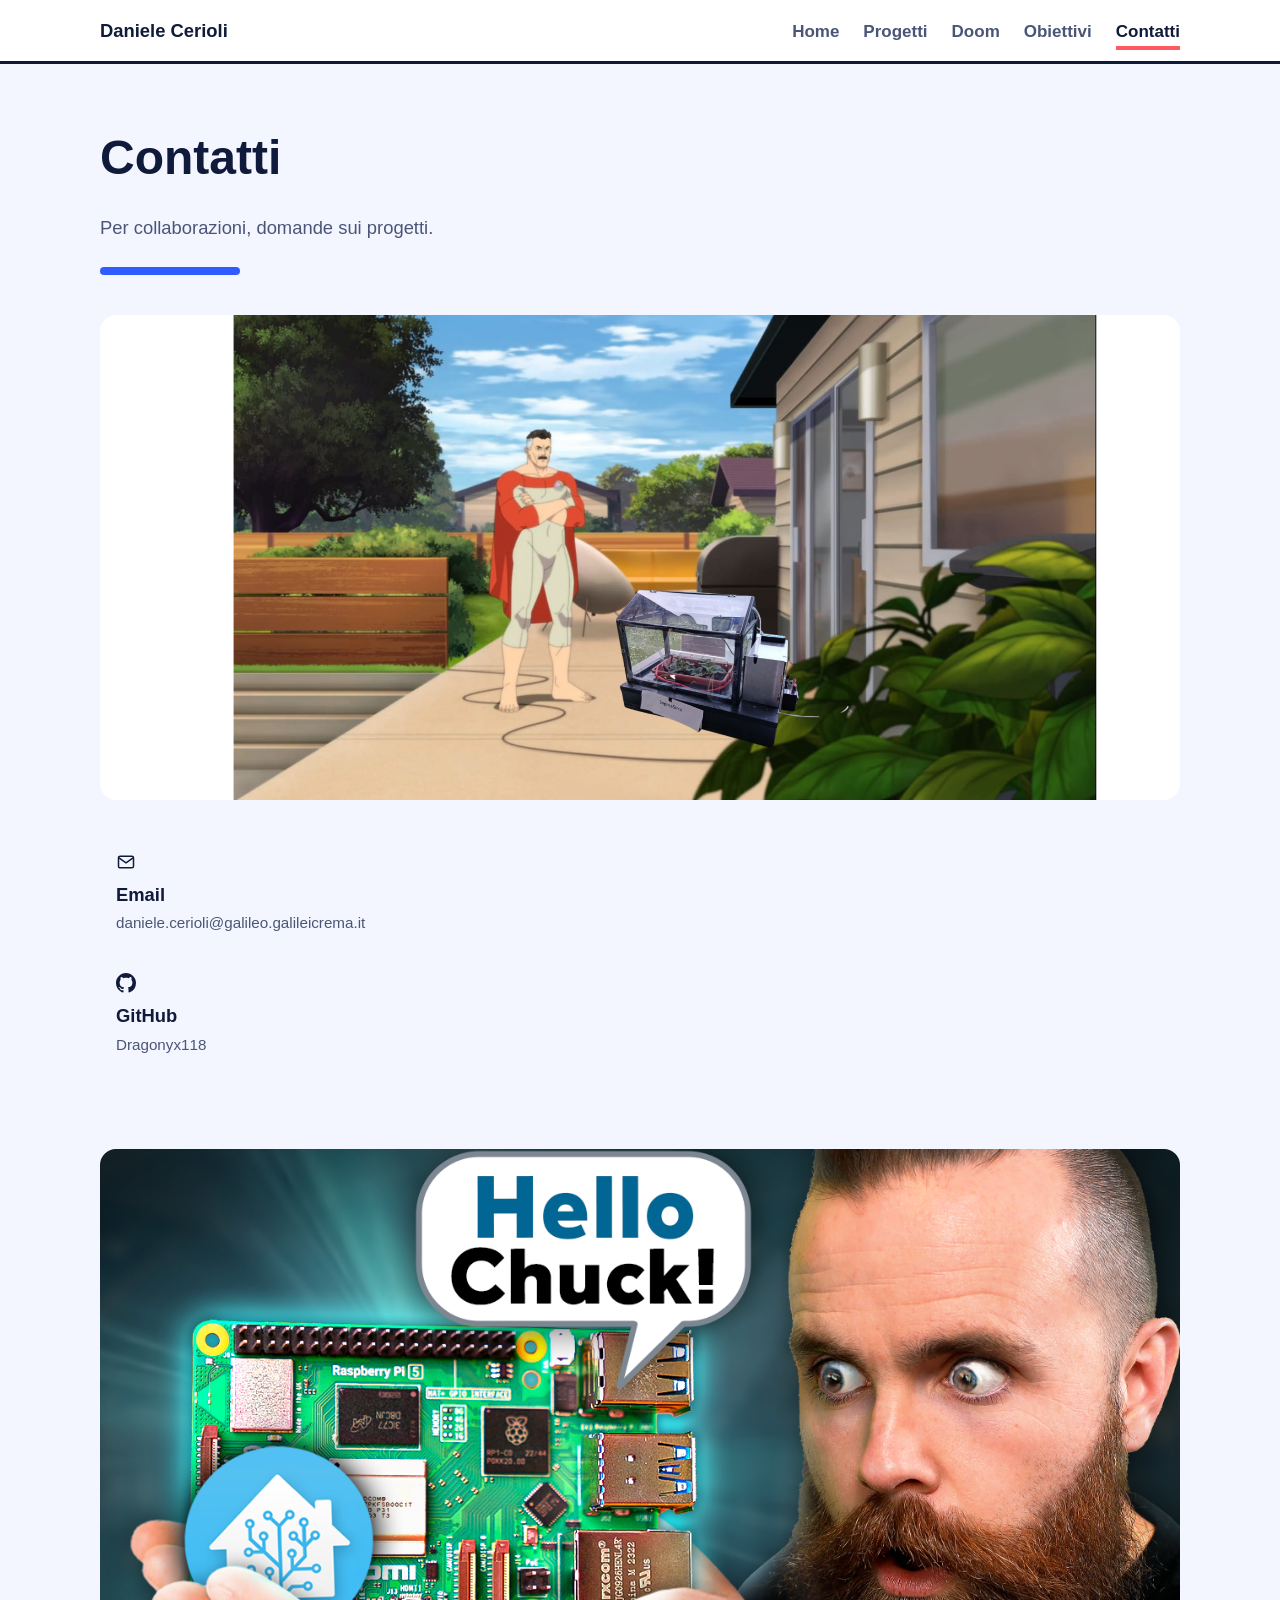
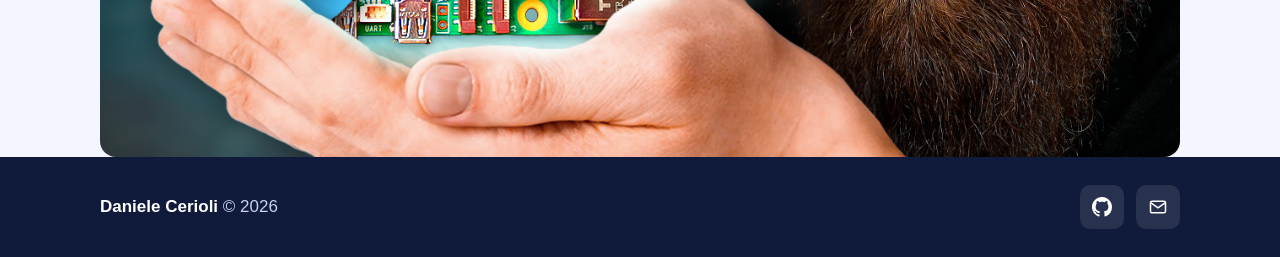
==== commit 5f99e49b: "sasad" ====
--- a/contatti.html
+++ b/contatti.html
@@ -16,7 +16,6 @@
     <header class="site-header">
         <div class="wrap">
             <a href="index.html" class="brand">
-            <img src="resources/img/profile.png" alt="Logo" class="brand-logo">
                 Daniele Cerioli
             </a>
             <nav class="nav" aria-label="Principale">
--- a/style.css
+++ b/style.css
@@ -1,121 +1,457 @@
-:root {
-    --ink: #101a3a; --muted: #4a5578; --bg: #f4f6ff; --white: #fff;
-    --blue: #2f5bff; --coral: #ff5a5f; --sun: #ffc83d; --teal: #12b8a6; --violet: #7b4dff;
-    --blue-soft: #e4eaff; --coral-soft: #ffe3e4; --sun-soft: #fff1c7; --teal-soft: #d3f4ef; --violet-soft: #e9e1ff;
-}
-
-/* Base */
-* { box-sizing: border-box; }
+/* ==========================================
+   1. RESET E REGOLAZIONE BASE
+   ========================================== */
+
+/* Fa sì che padding e bordi non aumentino le dimensioni degli elementi */
+* {
+    box-sizing: border-box;
+}
+
 body {
-    margin: 0; min-height: 100vh; display: flex; flex-direction: column;
-    background: var(--bg); color: var(--ink);
-    font: 17px/1.6 "Segoe UI", Roboto, sans-serif;
-}
-h1, h2, p, ul { margin: 0; }
-h1, h2 { font-weight: 800; }
-ul { padding: 0; list-style: none; }
-img { max-width: 100%; display: block; }
-a { color: inherit; }
-main { flex: 1; }
-.wrap { width: min(1080px, 90%); margin: 0 auto; }
-.icon { width: 1.3em; height: 1.3em; fill: none; stroke: currentColor; stroke-width: 1.8; }
-.icon-fill { fill: currentColor; stroke: none; }
-
-/* Colori delle sezioni */
-.p-blue   { --c: var(--blue);   --soft: var(--blue-soft); }
-.p-coral  { --c: var(--coral);  --soft: var(--coral-soft); }
-.p-teal   { --c: var(--teal);   --soft: var(--teal-soft); }
-.p-violet { --c: var(--violet); --soft: var(--violet-soft); }
-.p-sun    { --c: var(--sun);    --soft: var(--sun-soft); }
-
-/* Header */
-.site-header { background: var(--white); border-bottom: 3px solid var(--ink); }
-.site-header .wrap { display: flex; flex-wrap: wrap; align-items: center; justify-content: space-between; gap: 1rem; padding: 1rem 0; }
-.brand { display: flex; align-items: center; gap: 0.75rem; font-weight: 800; font-size: 1.15rem; text-decoration: none; }
-.brand-logo { width: 28px; height: 28px; }
-.nav ul { display: flex; flex-wrap: wrap; gap: 1.5rem; }
-.nav a { padding: 0.35rem 0; font-weight: 600; text-decoration: none; color: var(--muted); border-bottom: 4px solid transparent; }
-.nav a.active { color: var(--ink); border-bottom-color: var(--coral); }
-
-/* Bottoni */
-.actions { display: flex; flex-wrap: wrap; gap: 1rem; margin-top: 2rem; }
-.btn { padding: 0.8rem 1.4rem; font-weight: 700; text-decoration: none; border: 3px solid var(--ink); border-radius: 10px; }
-.btn-primary { background: var(--blue); color: var(--white); }
-.btn-light { background: var(--sun); }
-
-/* Home */
-.hero { padding: 4.5rem 0; }
-.hero .wrap { display: grid; grid-template-columns: 1.1fr 0.9fr; gap: 3rem; align-items: center; }
-.hero h1 { font-size: 3.5rem; line-height: 1.1; }
-.hero p { margin-top: 1.5rem; font-size: 1.2rem; color: var(--muted); }
-.hero-art img { width: 100%; height: auto; }
-
-.skills { background: var(--white); border-block: 3px solid var(--ink); padding: 3.5rem 0; }
-.skills .wrap, .about .wrap { display: grid; grid-template-columns: repeat(3, 1fr); gap: 2.5rem; }
-.skill h2 { font-size: 1.3rem; }
-.skill p { margin-top: 0.4rem; color: var(--muted); }
-
-.about { padding: 3.5rem 0; }
-.about h2 { border-left: 10px solid var(--c); padding-left: 1rem; font-size: 1.5rem; }
-.list { margin-top: 1.25rem; }
-.list li { padding: 0.4rem 0; border-bottom: 2px solid var(--ink); }
-.list li:first-child { border-top: 2px solid var(--ink); }
-.list span { color: var(--muted); }
-
-.band { background: var(--blue); color: var(--white); padding: 3.5rem 0; }
-.band .wrap { display: flex; flex-wrap: wrap; align-items: center; justify-content: space-between; gap: 1.5rem; }
-.band h2 { font-size: 2rem; line-height: 1.2; }
-
-/* Pagine interne */
-.page-head { padding: 3.5rem 0 2.5rem; }
-.page-head h1 { font-size: 3rem; line-height: 1.1; }
-.page-head p { margin-top: 1rem; font-size: 1.15rem; color: var(--muted); }
-.bar { margin-top: 1.5rem; width: 140px; height: 8px; border-radius: 4px; background: linear-gradient(90deg, var(--blue) 25%, var(--coral) 25% 50%, var(--sun) 50% 75%, var(--teal) 75%); }
-.banner-image-container img { width: 100%; height: auto; border-radius: 16px; }
-.page-head + .projects-banner { margin-bottom: 7rem; }
+    margin: 0;
+    background-color: #f4f6ff;
+    color: #101a3a;
+    font-family: "Segoe UI", Roboto, sans-serif;
+    font-size: 17px;
+    line-height: 1.6;
+}
+
+/* Rimuoviamo i margini di default da titoli, paragrafi e liste */
+h1, h2, p, ul {
+    margin: 0;
+}
+
+h1, h2 {
+    font-weight: 800;
+}
+
+ul {
+    padding: 0;
+    list-style: none; /* Rimuove i pallini dalle liste */
+}
+
+img {
+    max-width: 100%;
+    display: block;
+}
+
+a {
+    color: inherit;
+}
+
+/* Contenitore centrale per limitare la larghezza della pagina */
+.wrap {
+    max-width: 1080px;
+    width: 90%;
+    margin: 0 auto; /* Centra il contenitore nella pagina */
+}
+
+/* Dimensioni e stile delle icone SVG */
+.icon {
+    width: 20px;
+    height: 20px;
+    fill: none;
+    stroke: currentColor;
+    stroke-width: 1.8;
+}
+
+.icon-fill {
+    fill: currentColor;
+    stroke: none;
+}
+
+
+/* ==========================================
+   2. HEADER E NAVIGAZIONE
+   ========================================== */
+
+.site-header {
+    background-color: #ffffff;
+    border-bottom: 3px solid #101a3a;
+}
+
+/* Mette logo e menu uno accanto all'altro */
+.site-header .wrap {
+    display: flex;
+    align-items: center;
+    justify-content: space-between;
+    padding: 1rem 0;
+}
+
+.brand {
+    display: flex;
+    align-items: center;
+    gap: 0.75rem;
+    font-weight: 800;
+    font-size: 1.15rem;
+    text-decoration: none;
+}
+
+.brand-logo {
+    width: 28px;
+    height: 28px;
+}
+
+/* Menu di navigazione */
+.nav ul {
+    display: flex;
+    gap: 1.5rem;
+}
+
+.nav a {
+    padding: 0.35rem 0;
+    font-weight: 600;
+    text-decoration: none;
+    color: #4a5578;
+    border-bottom: 4px solid transparent; /* Bordo invisibile di base */
+}
+
+/* Link del menu attivo */
+.nav a.active {
+    color: #101a3a;
+    border-bottom-color: #ff5a5f; /* Bordo rosso sotto la voce attiva */
+}
+
+
+/* ==========================================
+   3. BOTTONI
+   ========================================== */
+
+.actions {
+    display: flex;
+    gap: 1rem;
+    margin-top: 2rem;
+}
+
+.btn {
+    padding: 0.8rem 1.4rem;
+    font-weight: 700;
+    text-decoration: none;
+    border: 3px solid #101a3a;
+    border-radius: 10px;
+}
+
+.btn-primary {
+    background-color: #2f5bff;
+    color: #ffffff;
+}
+
+.btn-light {
+    background-color: #ffc83d;
+    color: #101a3a;
+}
+
+
+/* ==========================================
+   4. SEZIONI HOME (Hero, Skills, About)
+   ========================================== */
+
+/* Hero: Sezione principale iniziale */
+.hero {
+    padding: 4.5rem 0;
+}
+
+.hero .wrap {
+    display: grid;
+    grid-template-columns: 1fr 1fr; /* Due colonne uguali */
+    gap: 3rem;
+    align-items: center;
+}
+
+.hero h1 {
+    font-size: 3.5rem;
+    line-height: 1.1;
+}
+
+.hero p {
+    margin-top: 1.5rem;
+    font-size: 1.2rem;
+    color: #4a5578;
+}
+
+/* Skills: Griglia a 3 colonne */
+.skills {
+    background-color: #ffffff;
+    border-top: 3px solid #101a3a;
+    border-bottom: 3px solid #101a3a;
+    padding: 3.5rem 0;
+}
+
+.skills .wrap, 
+.about .wrap {
+    display: grid;
+    grid-template-columns: 1fr 1fr 1fr; /* Tre colonne uguali */
+    gap: 2.5rem;
+}
+
+.skill h2 {
+    font-size: 1.3rem;
+}
+
+.skill p {
+    margin-top: 0.4rem;
+    color: #4a5578;
+}
+
+/* About: Sezione informazioni */
+.about {
+    padding: 3.5rem 0;
+}
+
+.list {
+    margin-top: 1.25rem;
+}
+
+.list li {
+    padding: 0.4rem 0;
+    border-bottom: 2px solid #101a3a;
+}
+
+.list li:first-child {
+    border-top: 2px solid #101a3a;
+}
+
+.list span {
+    color: #4a5578;
+}
+
+/* Fascia blu evidenziata */
+.band {
+    background-color: #2f5bff;
+    color: #ffffff;
+    padding: 3.5rem 0;
+}
+
+.band .wrap {
+    display: flex;
+    align-items: center;
+    justify-content: space-between;
+}
+
+
+/* ==========================================
+   5. PAGINE INTERNE (Progetti, Obiettivi, Contatti)
+   ========================================== */
+
+.page-head {
+    padding: 3.5rem 0 2.5rem;
+}
+
+.page-head h1 {
+    font-size: 3rem;
+}
+
+.page-head p {
+    margin-top: 1rem;
+    font-size: 1.15rem;
+    color: #4a5578;
+}
+
+/* Bordo decorativo colorato sotto l'intestazione */
+.bar {
+    margin-top: 1.5rem;
+    width: 140px;
+    height: 8px;
+    border-radius: 4px;
+    background-color: #2f5bff;
+}
+
+.banner-image-container img {
+    width: 100%;
+    border-radius: 16px;
+}
 
 /* Progetti */
-.project { padding: 3.5rem 0; border-top: 3px solid var(--ink); }
-.project .wrap { display: grid; grid-template-columns: 1fr 1fr; gap: 3.5rem; align-items: center; }
-.project:nth-of-type(even) .text { order: 2; }
-.project h2 { display: flex; align-items: center; gap: 0.85rem; border-left: 10px solid var(--c); padding-left: 1rem; font-size: 2rem; line-height: 1.1; }
-.project-logo { width: 1.8em; height: 1.8em; flex-shrink: 0; }
-.project-logo img { width: 100%; height: 100%; object-fit: cover; }
-.lead { margin-top: 1.1rem; font-size: 1.2rem; font-weight: 600; }
-.detail { margin-top: 0.9rem; color: var(--muted); }
-.tags { display: flex; flex-wrap: wrap; gap: 0.5rem; margin-top: 1.4rem; }
-.tags li { padding: 0.2rem 0.7rem; font-size: 0.85rem; font-weight: 700; background: var(--soft); border: 2px solid var(--c); border-radius: 6px; }
-.shot { position: relative; aspect-ratio: 4 / 3; background: var(--soft); border: 4px solid var(--c); border-radius: 14px; overflow: hidden; }
-.shot img { position: absolute; width: 100%; height: 100%; object-fit: cover; }
+.project {
+    padding: 3.5rem 0;
+    border-top: 3px solid #101a3a;
+}
+
+.project .wrap {
+    display: grid;
+    grid-template-columns: 1fr 1fr; /* Testo a sinistra, immagine a destra */
+    gap: 3.5rem;
+    align-items: center;
+}
+
+.project h2 {
+    display: flex;
+    align-items: center;
+    gap: 0.85rem;
+    font-size: 2rem;
+}
+
+.project-logo {
+    width: 30px;
+    height: 30px;
+}
+
+.lead {
+    margin-top: 1.1rem;
+    font-size: 1.2rem;
+    font-weight: 600;
+}
+
+.detail {
+    margin-top: 0.9rem;
+    color: #4a5578;
+}
+
+/* Tag/Etichette sotto i progetti */
+.tags {
+    display: flex;
+    gap: 0.5rem;
+    margin-top: 1.4rem;
+}
+
+.tags li {
+    padding: 0.2rem 0.7rem;
+    font-size: 0.85rem;
+    font-weight: 700;
+    background-color: #e4eaff;
+    border: 2px solid #2f5bff;
+    border-radius: 6px;
+}
+
+/* Anteprima del progetto (Screenshot) */
+.shot {
+    border: 4px solid #101a3a;
+    border-radius: 14px;
+    overflow: hidden;
+}
+
+.shot img {
+    width: 100%;
+    display: block;
+}
+
+/* COLORI DELLE SEZIONI (Linee e sfondi personalizzati) */
+.p-blue h2, .p-coral h2, .p-teal h2, .p-violet h2, .p-sun h2 {
+    border-left: 10px solid;
+    padding-left: 1rem;
+}
+
+.p-blue h2   { border-color: #2f5bff; }
+.p-coral h2  { border-color: #ff5a5f; }
+.p-teal h2   { border-color: #12b8a6; }
+.p-violet h2 { border-color: #7b4dff; }
+.p-sun h2    { border-color: #ffc83d; }
 
 /* Obiettivi */
-.goals { padding: 1.5rem 0 4rem; }
-.goal { padding: 2rem 0; border-top: 3px solid var(--ink); }
-.goal h2 { border-left: 10px solid var(--c); padding-left: 1rem; font-size: 1.5rem; line-height: 1.2; }
-.goal p { margin: 0.5rem 0 0 calc(10px + 1rem); color: var(--muted); }
+.goals {
+    padding: 1.5rem 0 4rem;
+}
+
+.goal {
+    padding: 2rem 0;
+    border-top: 3px solid #101a3a;
+}
+
+.goal p {
+    margin-top: 0.5rem;
+    padding-left: 1.6rem;
+    color: #4a5578;
+}
 
 /* Contatti */
-.contacts { padding: 1.5rem 0 4rem; }
-.contact { display: block; padding: 0.6rem 0 0.6rem 1rem; margin: 1.1rem 0; border-left: 10px solid var(--c); text-decoration: none; }
-.contact strong { display: block; font-size: 1.15rem; }
-.handle { color: var(--muted); font-size: 0.95rem; }
-
-/* Doom */
-.game-wrap { padding-bottom: 4rem; }
-.game { aspect-ratio: 4 / 3; max-width: 900px; background: #000; border: 4px solid var(--coral); border-radius: 14px; overflow: hidden; }
-
-/* Footer */
-.site-footer { background: var(--ink); color: #c9d2f2; }
-.site-footer .wrap { display: flex; flex-wrap: wrap; align-items: center; justify-content: space-between; gap: 1rem; padding: 1.75rem 0; }
-.site-footer strong { color: var(--white); }
-.socials { display: flex; gap: 0.75rem; }
-.socials a { width: 44px; height: 44px; display: grid; place-items: center; border-radius: 10px; color: var(--white); background: rgba(255, 255, 255, 0.1); }
-
-/* Mobile */
+.contacts {
+    padding: 1.5rem 0 4rem;
+}
+
+.contact {
+    display: block;
+    padding: 0.6rem 0 0.6rem 1rem;
+    margin: 1.1rem 0;
+    text-decoration: none;
+}
+
+.contact strong {
+    display: block;
+    font-size: 1.15rem;
+}
+
+.handle {
+    color: #4a5578;
+    font-size: 0.95rem;
+}
+
+/* Doom Page */
+.game-wrap {
+    padding-bottom: 4rem;
+}
+
+.game {
+    max-width: 900px;
+    background-color: #000000;
+    border: 4px solid #ff5a5f;
+    border-radius: 14px;
+    overflow: hidden;
+}
+
+
+/* ==========================================
+   6. FOOTER
+   ========================================== */
+
+.site-footer {
+    background-color: #101a3a;
+    color: #c9d2f2;
+}
+
+.site-footer .wrap {
+    display: flex;
+    align-items: center;
+    justify-content: space-between;
+    padding: 1.75rem 0;
+}
+
+.site-footer strong {
+    color: #ffffff;
+}
+
+.socials {
+    display: flex;
+    gap: 0.75rem;
+}
+
+.socials a {
+    width: 44px;
+    height: 44px;
+    display: flex;
+    align-items: center;
+    justify-content: center;
+    border-radius: 10px;
+    color: #ffffff;
+    background-color: rgba(255, 255, 255, 0.1);
+}
+
+
+/* ==========================================
+   7. RESPONSIVE (DISPOSITIVI MOBILI)
+   ========================================== */
+
+/* Quando lo schermo è più stretto di 820px (tablet e telefoni) */
 @media (max-width: 820px) {
-    .hero .wrap, .project .wrap { grid-template-columns: 1fr; gap: 2.5rem; }
-    .skills .wrap, .about .wrap { grid-template-columns: 1fr; gap: 2rem; }
-    .project:nth-of-type(even) .text { order: 0; }
-    .hero h1 { font-size: 2.5rem; }
-    .page-head h1 { font-size: 2.2rem; }
+    /* Passa da griglie a più colonne a 1 singola colonna verticale */
+    .hero .wrap, 
+    .project .wrap,
+    .skills .wrap, 
+    .about .wrap {
+        grid-template-columns: 1fr;
+        gap: 2rem;
+    }
+    
+    .site-header .wrap,
+    .site-footer .wrap {
+        flex-direction: column;
+        gap: 1rem;
+    }
+
+    .hero h1 {
+        font-size: 2.5rem;
+    }
+
+    .page-head h1 {
+        font-size: 2.2rem;
+    }
 }
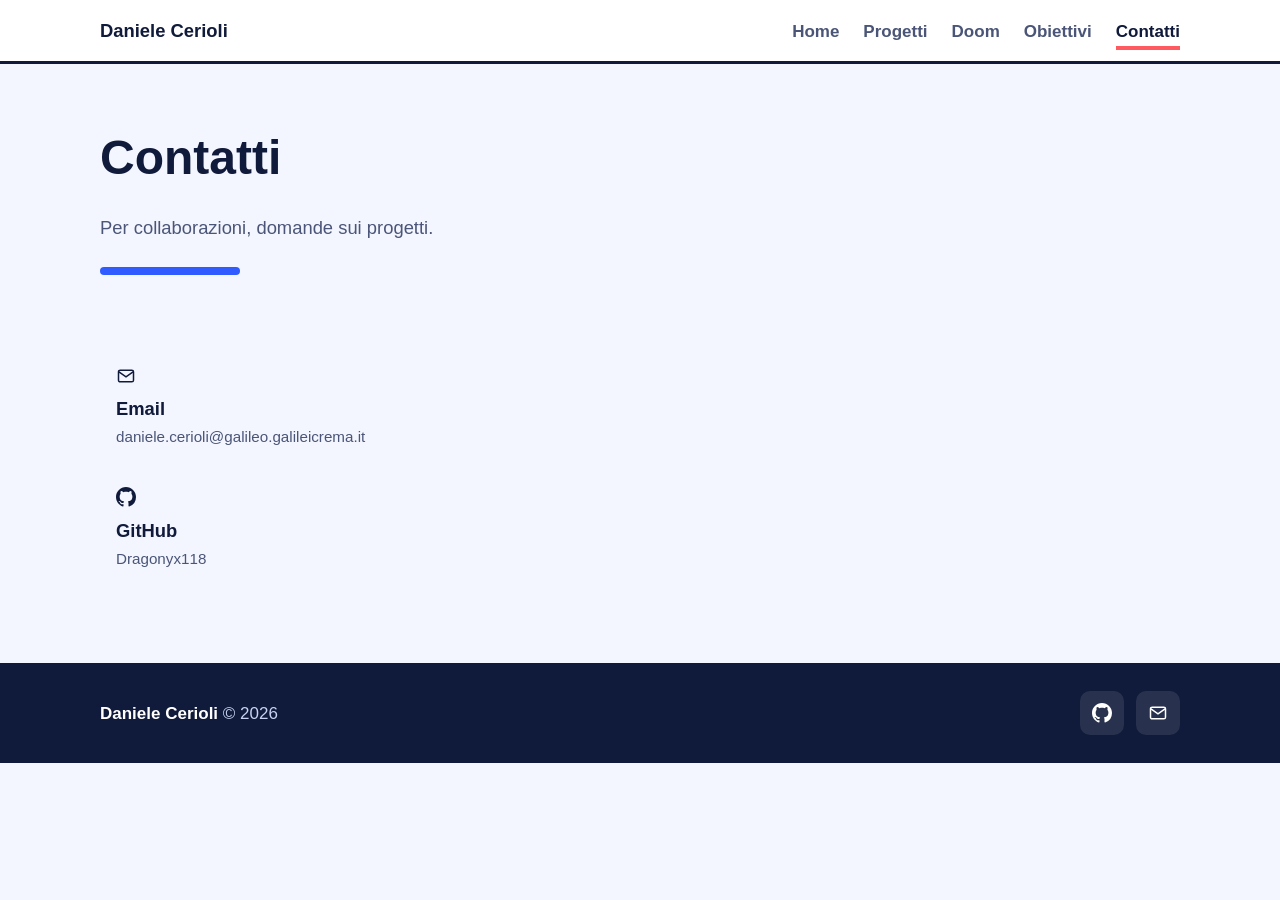
==== commit 143738c7: "reter" ====
--- a/contatti.html
+++ b/contatti.html
@@ -39,14 +39,6 @@
             </div>
         </div>
 
-        <section class="projects-banner">
-            <div class="wrap">
-                <div class="banner-image-container">
-                    <img src="resources/img/Progetto senza titolo.png" alt="Panoramica dei progetti">
-                </div>
-            </div>
-        </section>
-
         <div class="contacts wrap">
             <ul>
                 <li>
@@ -64,14 +56,6 @@
             </ul>
         </div>
 
-        <section class="projects-banner">
-            <div class="wrap">
-                <div class="banner-image-container">
-                    <img src="resources/img/hellochuck.webp" alt="Panoramica dei progetti">
-                </div>
-            </div>
-        </section>
-
     </main>
 
     <footer class="site-footer">
--- a/style.css
+++ b/style.css
@@ -228,11 +228,6 @@
     justify-content: space-between;
 }
 
-
-/* ==========================================
-   5. PAGINE INTERNE (Progetti, Obiettivi, Contatti)
-   ========================================== */
-
 .page-head {
     padding: 3.5rem 0 2.5rem;
 }
@@ -247,7 +242,6 @@
     color: #4a5578;
 }
 
-/* Bordo decorativo colorato sotto l'intestazione */
 .bar {
     margin-top: 1.5rem;
     width: 140px;
@@ -269,7 +263,7 @@
 
 .project .wrap {
     display: grid;
-    grid-template-columns: 1fr 1fr; /* Testo a sinistra, immagine a destra */
+    grid-template-columns: 1fr 1fr;
     gap: 3.5rem;
     align-items: center;
 }
@@ -297,7 +291,6 @@
     color: #4a5578;
 }
 
-/* Tag/Etichette sotto i progetti */
 .tags {
     display: flex;
     gap: 0.5rem;
@@ -313,7 +306,6 @@
     border-radius: 6px;
 }
 
-/* Anteprima del progetto (Screenshot) */
 .shot {
     border: 4px solid #101a3a;
     border-radius: 14px;
@@ -325,7 +317,6 @@
     display: block;
 }
 
-/* COLORI DELLE SEZIONI (Linee e sfondi personalizzati) */
 .p-blue h2, .p-coral h2, .p-teal h2, .p-violet h2, .p-sun h2 {
     border-left: 10px solid;
     padding-left: 1rem;
@@ -388,11 +379,6 @@
     overflow: hidden;
 }
 
-
-/* ==========================================
-   6. FOOTER
-   ========================================== */
-
 .site-footer {
     background-color: #101a3a;
     color: #c9d2f2;
@@ -425,14 +411,8 @@
     background-color: rgba(255, 255, 255, 0.1);
 }
 
-
-/* ==========================================
-   7. RESPONSIVE (DISPOSITIVI MOBILI)
-   ========================================== */
-
-/* Quando lo schermo è più stretto di 820px (tablet e telefoni) */
+/* roba doom */
 @media (max-width: 820px) {
-    /* Passa da griglie a più colonne a 1 singola colonna verticale */
     .hero .wrap, 
     .project .wrap,
     .skills .wrap, 
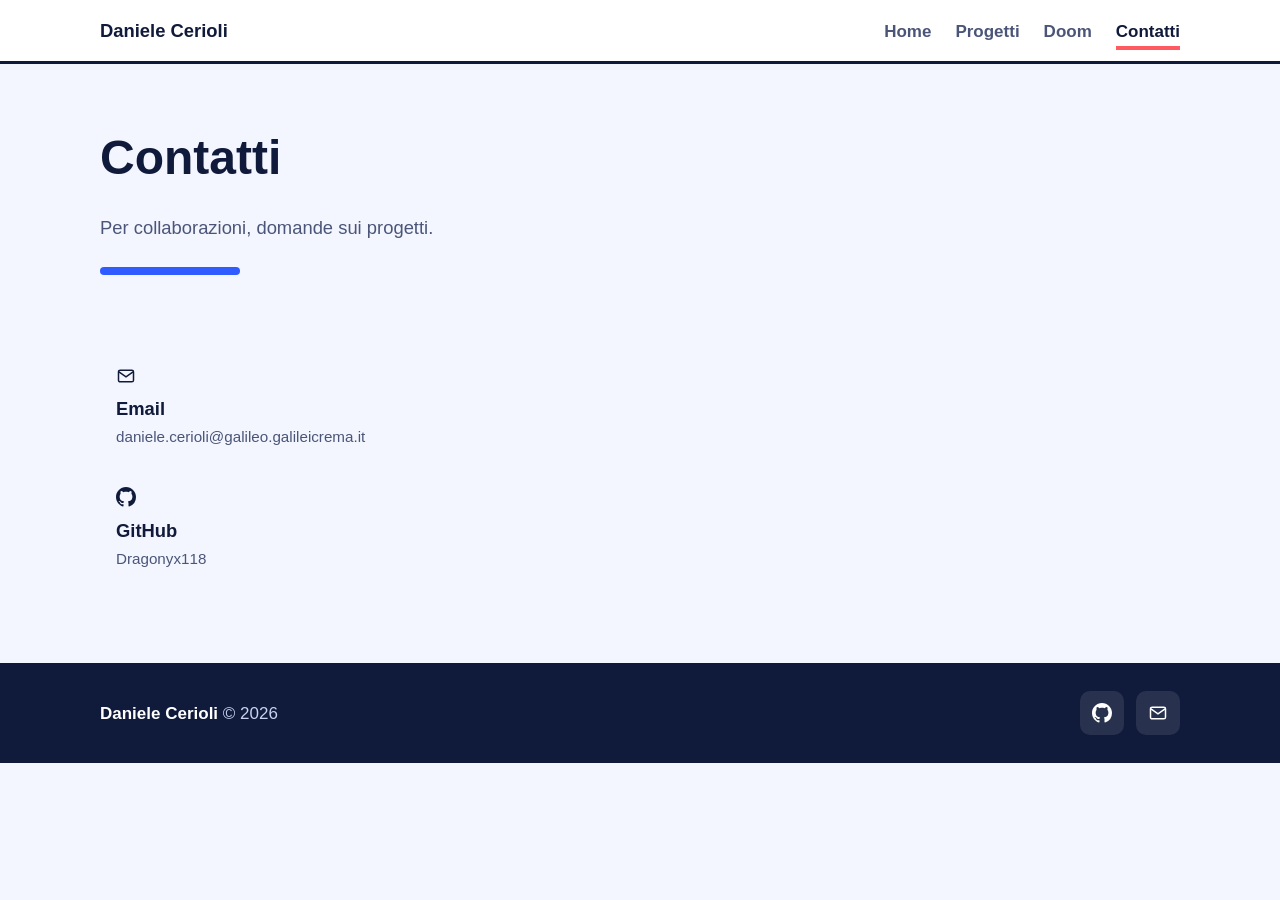
==== commit d5a6e62c: "afsfsdsf" ====
--- a/contatti.html
+++ b/contatti.html
@@ -23,7 +23,6 @@
                     <li><a href="index.html">Home</a></li>
                     <li><a href="projects.html">Progetti</a></li>
                     <li><a href="doom.html">Doom</a></li>
-                    <li><a href="obiettivi.html">Obiettivi</a></li>
                     <li><a href="contatti.html" class="active" aria-current="page">Contatti</a></li>
                 </ul>
             </nav>
